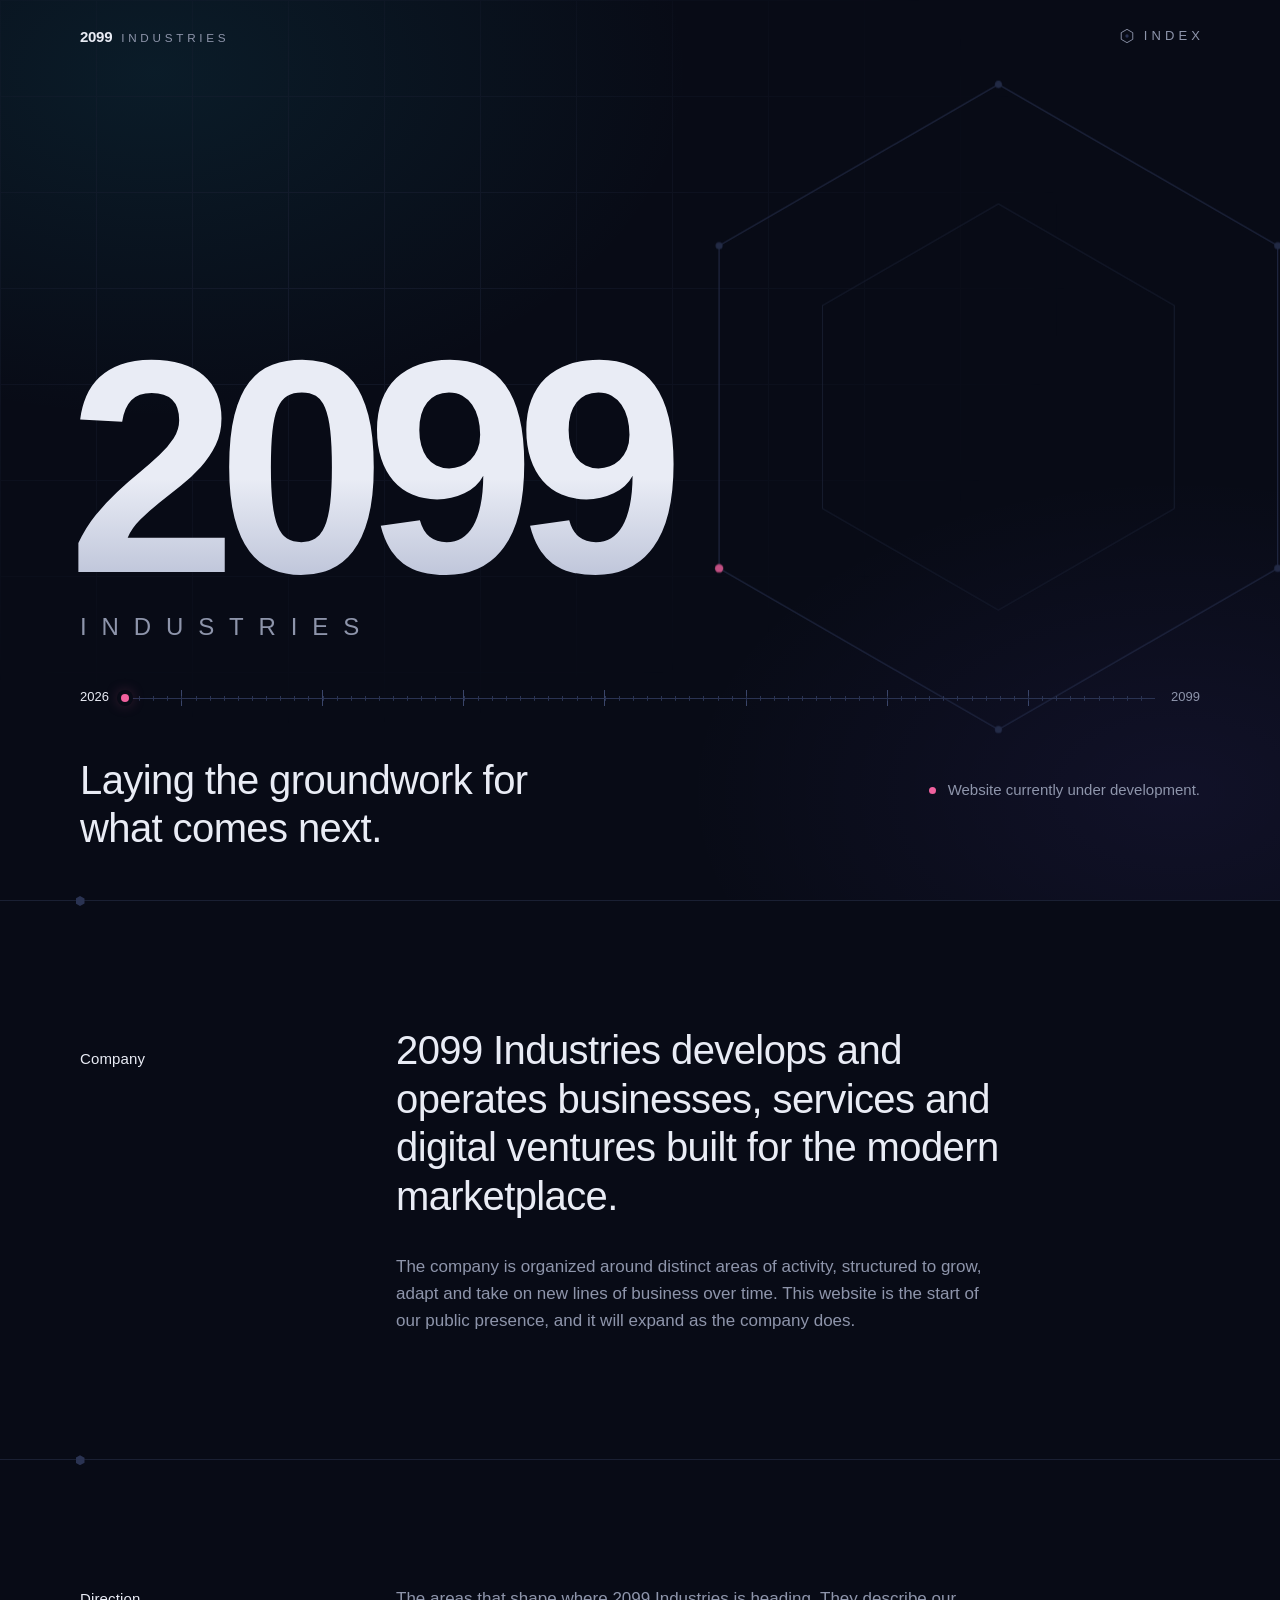
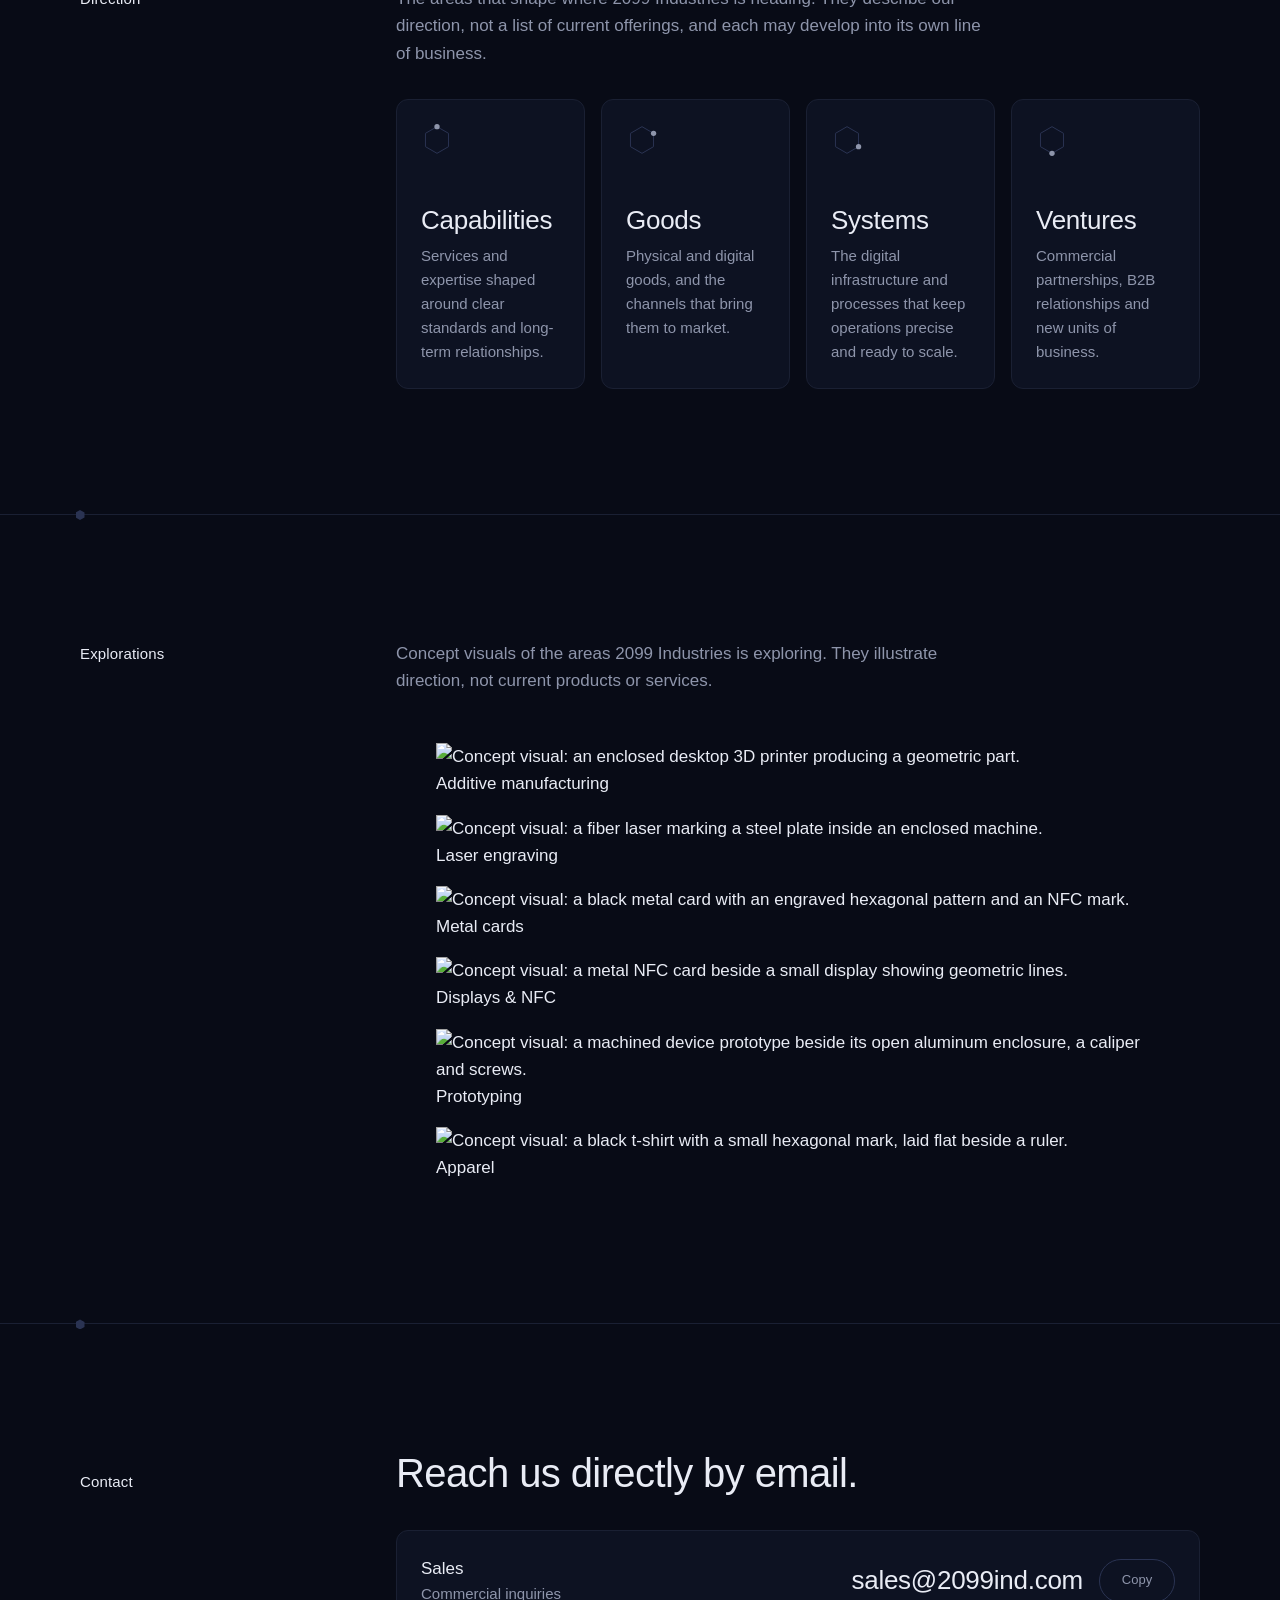
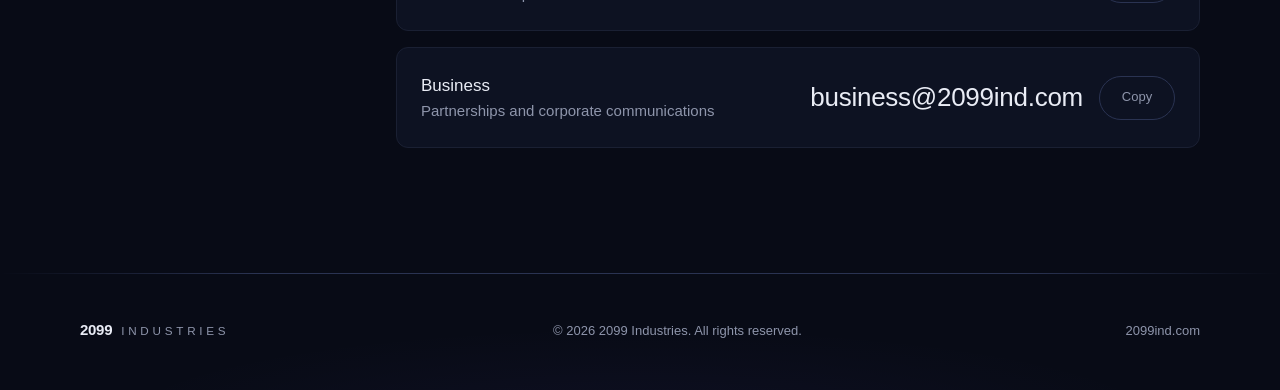
==== index.html @ fb6f6605 "Add index.html" ====
<!doctype html>
<html lang="en">
<head>
  <meta charset="utf-8">
  <meta name="viewport" content="width=device-width, initial-scale=1, viewport-fit=cover">

  <title>2099 Industries — Laying the groundwork for what comes next</title>
  <meta name="description" content="2099 Industries develops and operates businesses, services and digital ventures for the modern marketplace. Our website is currently under development.">
  <link rel="canonical" href="https://2099ind.com/">
  <meta name="theme-color" content="#080b16">
  <meta name="color-scheme" content="dark">

  <!-- Open Graph -->
  <meta property="og:type" content="website">
  <meta property="og:site_name" content="2099 Industries">
  <meta property="og:url" content="https://2099ind.com/">
  <meta property="og:title" content="2099 Industries">
  <meta property="og:description" content="Laying the groundwork for what comes next. Businesses, services and digital ventures for the modern marketplace.">
  <meta property="og:locale" content="en_US">

  <!-- Twitter / X (text-only card until an official image exists) -->
  <meta name="twitter:card" content="summary">
  <meta name="twitter:title" content="2099 Industries">
  <meta name="twitter:description" content="Laying the groundwork for what comes next.">

  <link rel="icon" href="favicon.svg" type="image/svg+xml">
  <link rel="stylesheet" href="styles.css">

  <!-- Flags JS as available before first paint, so reveal styles never flash. -->
  <script>document.documentElement.classList.add('js');</script>
  <script src="script.js" defer></script>

  <script type="application/ld+json">
  {
    "@context": "https://schema.org",
    "@type": "Organization",
    "name": "2099 Industries",
    "url": "https://2099ind.com/",
    "email": "sales@2099ind.com",
    "contactPoint": [
      { "@type": "ContactPoint", "contactType": "sales", "email": "sales@2099ind.com" },
      { "@type": "ContactPoint", "contactType": "business inquiries", "email": "business@2099ind.com" }
    ]
  }
  </script>
</head>

<body>
  <a class="skip-link" href="#main">Skip to content</a>

  <!-- ============ Header ============ -->
  <header class="site-header">
    <div class="container site-header__inner">
      <!-- Temporary typographic wordmark. Replace the inner text with the official logo when available. -->
      <a class="wordmark" href="#top" aria-label="2099 Industries, back to top">
        <span class="wordmark__year">2099</span>
        <span class="wordmark__name">Industries</span>
      </a>

      <nav class="site-nav" aria-label="Primary">
        <!-- INDEX uses the native Popover API: Enter/Space opens, Esc or an outside click closes,
             and focus returns to this button. No JavaScript is needed for open/close. -->
        <button class="index-toggle" type="button" popovertarget="index-panel">
          <svg class="index-toggle__mark" viewBox="0 0 24 24" aria-hidden="true" focusable="false"><polygon points="12,2 20.66,7 20.66,17 12,22 3.34,17 3.34,7"/><circle cx="12" cy="12" r="2.5"/></svg>
          <span class="index-toggle__label">Index</span>
        </button>

        <div class="index-panel" id="index-panel" popover>
          <!--
            Store, Catalog and Offers are reserved entries: plain text, not links, until their pages exist.
            To activate one, replace its <div class="index-item index-item--reserved"> with
            <a class="index-item" href="store/"> and remove the status span.
          -->
          <ol class="index-list" role="list">
            <li>
              <div class="index-item index-item--reserved">
                <span class="index-item__num" aria-hidden="true">01</span>
                <span class="index-item__name">Store</span>
                <span class="index-item__status">In development</span>
              </div>
            </li>
            <li>
              <div class="index-item index-item--reserved">
                <span class="index-item__num" aria-hidden="true">02</span>
                <span class="index-item__name">Catalog</span>
                <span class="index-item__status">In development</span>
              </div>
            </li>
            <li>
              <div class="index-item index-item--reserved">
                <span class="index-item__num" aria-hidden="true">03</span>
                <span class="index-item__name">Offers</span>
                <span class="index-item__status">In development</span>
              </div>
            </li>
            <li>
              <a class="index-item" href="#company">
                <span class="index-item__num" aria-hidden="true">04</span>
                <span class="index-item__name">Company</span>
              </a>
            </li>
            <li>
              <a class="index-item" href="#contact">
                <span class="index-item__num" aria-hidden="true">05</span>
                <span class="index-item__name">Contact</span>
              </a>
            </li>
          </ol>
        </div>
      </nav>
    </div>
  </header>

  <main id="main" tabindex="-1">

    <!-- ============ Hero ============ -->
    <section class="hero" id="top" aria-labelledby="hero-title">
      <!-- Decorative geometry: two concentric hexagons with vertex nodes. Hidden from assistive tech. -->
      <svg class="hero__geometry" viewBox="0 0 600 600" aria-hidden="true" focusable="false">
        <polygon class="geo-line" points="300,30 533.8,165 533.8,435 300,570 66.2,435 66.2,165"/>
        <polygon class="geo-line geo-line--inner" points="300,130 447.2,215 447.2,385 300,470 152.8,385 152.8,215"/>
        <g class="geo-nodes">
          <circle cx="300" cy="30" r="3"/>
          <circle cx="533.8" cy="165" r="3"/>
          <circle cx="533.8" cy="435" r="3"/>
          <circle cx="300" cy="570" r="3"/>
          <circle cx="66.2" cy="165" r="3"/>
          <circle class="geo-node--lit" cx="66.2" cy="435" r="3.5"/>
        </g>
      </svg>

      <div class="container hero__inner">

        <h1 class="hero__title" id="hero-title">
          <span class="hero__year intro" style="--delay: 0ms">2099</span>
          <span class="hero__name intro" style="--delay: 120ms">Industries</span>
        </h1>

        <!-- Signature element: a ruler from today to the year in the name. Decorative. -->
        <div class="horizon intro" style="--delay: 320ms" aria-hidden="true">
          <span class="horizon__label horizon__label--start">2026</span>
          <span class="horizon__track">
            <span class="horizon__rule"></span>
            <span class="horizon__marker"></span>
          </span>
          <span class="horizon__label horizon__label--end">2099</span>
        </div>

        <div class="hero__footer">
          <p class="hero__lead intro" style="--delay: 480ms">Laying the groundwork for what comes next.</p>

          <p class="status intro" style="--delay: 620ms">
            <span class="status__dot" aria-hidden="true"></span>
            Website currently under development.
          </p>
        </div>

      </div>
    </section>

    <!-- ============ Company ============ -->
    <section class="section" id="company" aria-labelledby="company-title">
      <div class="container section__grid" data-reveal>
        <h2 class="section__title" id="company-title">Company</h2>

        <div class="section__body">
          <p class="statement">
            2099 Industries develops and operates businesses, services and digital ventures built for the modern marketplace.
          </p>
          <p class="prose">
            The company is organized around distinct areas of activity, structured to grow, adapt and take on new lines of business over time. This website is the start of our public presence, and it will expand as the company does.
          </p>
        </div>
      </div>
    </section>

    <!-- ============ Direction / areas of focus ============ -->
    <section class="section" id="direction" aria-labelledby="direction-title">
      <div class="container section__grid" data-reveal>
        <h2 class="section__title" id="direction-title">Direction</h2>

        <div class="section__body">
          <p class="prose">
            The areas that shape where 2099 Industries is heading. They describe our direction, not a list of current offerings, and each may develop into its own line of business.
          </p>

          <!-- To add an area: copy one <li> block. Adjust the column count in styles.css (§7) if needed. -->
          <ul class="areas" role="list">
            <li class="area">
              <svg class="area__mark" viewBox="0 0 24 24" aria-hidden="true" focusable="false"><polygon points="12,2 20.66,7 20.66,17 12,22 3.34,17 3.34,7"/><circle cx="12" cy="2" r="2"/></svg>
              <h3 class="area__title">Capabilities</h3>
              <p class="area__text">Services and expertise shaped around clear standards and long-term relationships.</p>
            </li>
            <li class="area">
              <svg class="area__mark" viewBox="0 0 24 24" aria-hidden="true" focusable="false"><polygon points="12,2 20.66,7 20.66,17 12,22 3.34,17 3.34,7"/><circle cx="20.66" cy="7" r="2"/></svg>
              <h3 class="area__title">Goods</h3>
              <p class="area__text">Physical and digital goods, and the channels that bring them to market.</p>
            </li>
            <li class="area">
              <svg class="area__mark" viewBox="0 0 24 24" aria-hidden="true" focusable="false"><polygon points="12,2 20.66,7 20.66,17 12,22 3.34,17 3.34,7"/><circle cx="20.66" cy="17" r="2"/></svg>
              <h3 class="area__title">Systems</h3>
              <p class="area__text">The digital infrastructure and processes that keep operations precise and ready to scale.</p>
            </li>
            <li class="area">
              <svg class="area__mark" viewBox="0 0 24 24" aria-hidden="true" focusable="false"><polygon points="12,2 20.66,7 20.66,17 12,22 3.34,17 3.34,7"/><circle cx="12" cy="22" r="2"/></svg>
              <h3 class="area__title">Ventures</h3>
              <p class="area__text">Commercial partnerships, B2B relationships and new units of business.</p>
            </li>
          </ul>
        </div>
      </div>
    </section>

    <!-- ============ Explorations ============ -->
    <!-- Concept visuals, not products. To add one: export 640 and 960 px WebP (4:3) to
         assets/explorations/ following the 2099_{cat}_{family}_{subject}_4x3_{width} name, then copy one <li>. -->
    <section class="section" id="explorations" aria-labelledby="explorations-title">
      <div class="container section__grid" data-reveal>
        <h2 class="section__title" id="explorations-title">Explorations</h2>

        <div class="section__body">
          <p class="prose">
            Concept visuals of the areas 2099 Industries is exploring. They illustrate direction, not current products or services.
          </p>

          <ul class="explorations" role="list">
            <li class="exploration">
              <figure>
                <img src="assets/explorations/2099_p3d_a_desktop-printer_4x3_640.webp"
                     srcset="assets/explorations/2099_p3d_a_desktop-printer_4x3_640.webp 640w, assets/explorations/2099_p3d_a_desktop-printer_4x3_960.webp 960w"
                     sizes="(min-width: 64rem) 300px, (min-width: 40rem) 45vw, 78vw"
                     width="960" height="720" loading="lazy" decoding="async"
                     alt="Concept visual: an enclosed desktop 3D printer producing a geometric part.">
                <figcaption>Additive manufacturing</figcaption>
              </figure>
            </li>
            <li class="exploration">
              <figure>
                <img src="assets/explorations/2099_lsr_a_fiber-laser_4x3_640.webp"
                     srcset="assets/explorations/2099_lsr_a_fiber-laser_4x3_640.webp 640w, assets/explorations/2099_lsr_a_fiber-laser_4x3_960.webp 960w"
                     sizes="(min-width: 64rem) 300px, (min-width: 40rem) 45vw, 78vw"
                     width="960" height="720" loading="lazy" decoding="async"
                     alt="Concept visual: a fiber laser marking a steel plate inside an enclosed machine.">
                <figcaption>Laser engraving</figcaption>
              </figure>
            </li>
            <li class="exploration">
              <figure>
                <img src="assets/explorations/2099_crd_a_metal-card_4x3_640.webp"
                     srcset="assets/explorations/2099_crd_a_metal-card_4x3_640.webp 640w, assets/explorations/2099_crd_a_metal-card_4x3_960.webp 960w"
                     sizes="(min-width: 64rem) 300px, (min-width: 40rem) 45vw, 78vw"
                     width="960" height="720" loading="lazy" decoding="async"
                     alt="Concept visual: a black metal card with an engraved hexagonal pattern and an NFC mark.">
                <figcaption>Metal cards</figcaption>
              </figure>
            </li>
            <li class="exploration">
              <figure>
                <img src="assets/explorations/2099_dsp_a_card-display_4x3_640.webp"
                     srcset="assets/explorations/2099_dsp_a_card-display_4x3_640.webp 640w, assets/explorations/2099_dsp_a_card-display_4x3_960.webp 960w"
                     sizes="(min-width: 64rem) 300px, (min-width: 40rem) 45vw, 78vw"
                     width="960" height="720" loading="lazy" decoding="async"
                     alt="Concept visual: a metal NFC card beside a small display showing geometric lines.">
                <figcaption>Displays &amp; NFC</figcaption>
              </figure>
            </li>
            <li class="exploration">
              <figure>
                <img src="assets/explorations/2099_fut_a_prototype_4x3_640.webp"
                     srcset="assets/explorations/2099_fut_a_prototype_4x3_640.webp 640w, assets/explorations/2099_fut_a_prototype_4x3_960.webp 960w"
                     sizes="(min-width: 64rem) 300px, (min-width: 40rem) 45vw, 78vw"
                     width="960" height="720" loading="lazy" decoding="async"
                     alt="Concept visual: a machined device prototype beside its open aluminum enclosure, a caliper and screws.">
                <figcaption>Prototyping</figcaption>
              </figure>
            </li>
            <li class="exploration">
              <figure>
                <img src="assets/explorations/2099_txt_a_black-shirt_4x3_640.webp"
                     srcset="assets/explorations/2099_txt_a_black-shirt_4x3_640.webp 640w, assets/explorations/2099_txt_a_black-shirt_4x3_960.webp 960w"
                     sizes="(min-width: 64rem) 300px, (min-width: 40rem) 45vw, 78vw"
                     width="960" height="720" loading="lazy" decoding="async"
                     alt="Concept visual: a black t-shirt with a small hexagonal mark, laid flat beside a ruler.">
                <figcaption>Apparel</figcaption>
              </figure>
            </li>
          </ul>
        </div>
      </div>
    </section>

    <!-- ============ Contact ============ -->
    <section class="section section--contact" id="contact" aria-labelledby="contact-title">
      <div class="container section__grid" data-reveal>
        <h2 class="section__title" id="contact-title">Contact</h2>

        <div class="section__body">
          <p class="statement">Reach us directly by email.</p>

          <!--
            To add an address (e.g. support@ or orders@), copy one <li> block
            and update the label, description, href, link text, data-copy and aria-label.
          -->
          <ul class="contacts" role="list">
            <li class="contact">
              <div class="contact__meta">
                <h3 class="contact__label">Sales</h3>
                <p class="contact__text">Commercial inquiries</p>
              </div>
              <div class="contact__actions">
                <a class="contact__email" href="mailto:sales@2099ind.com">sales@2099ind.com</a>
                <button class="copy-btn" type="button" data-copy="sales@2099ind.com" aria-label="Copy sales email address" hidden>Copy</button>
              </div>
            </li>
            <li class="contact">
              <div class="contact__meta">
                <h3 class="contact__label">Business</h3>
                <p class="contact__text">Partnerships and corporate communications</p>
              </div>
              <div class="contact__actions">
                <a class="contact__email" href="mailto:business@2099ind.com">business@2099ind.com</a>
                <button class="copy-btn" type="button" data-copy="business@2099ind.com" aria-label="Copy business email address" hidden>Copy</button>
              </div>
            </li>
          </ul>

          <!-- Screen-reader announcement for copy actions -->
          <p class="visually-hidden" role="status" aria-live="polite" data-copy-status></p>
        </div>
      </div>
    </section>

    <!-- Back to top: shown by script.js only after the hero has left the screen.
         Sticky inside <main>, so it never overlaps the footer. -->
    <div class="to-top-rail">
      <a class="to-top" href="#top" aria-label="Back to top" data-to-top hidden><span aria-hidden="true">↑</span> Top</a>
    </div>

  </main>

  <!-- ============ Footer ============ -->
  <footer class="site-footer">
    <div class="container site-footer__inner">
      <p class="wordmark wordmark--footer">
        <span class="wordmark__year">2099</span>
        <span class="wordmark__name">Industries</span>
      </p>
      <p class="site-footer__legal">© 2026 2099 Industries. All rights reserved.</p>
      <p class="site-footer__domain">2099ind.com</p>
    </div>
  </footer>
</body>
</html>
---- styles.css ----
/* ==========================================================================
   2099 Industries — styles.css
   1. Tokens   2. Base   3. Layout   4. Header   5. Hero
   6. Sections 7. Areas  8. Contact  9. Footer   10. Motion
   ========================================================================== */

/* 1. Tokens ---------------------------------------------------------------
   Change the palette here; nothing below hard-codes a color.
   Contrast ratios are measured against --color-bg. */
:root {
  /* Base */
  --color-bg: #080b16;          /* night blue */
  --color-surface: #0d1222;     /* raised surface (cards, rows) */
  --color-surface-2: #111831;   /* surface on hover */
  --color-text: #e9ecf5;        /* cool white       (16.6:1) */
  --color-muted: #8e95ab;       /* blue-grey        (6.3:1)  */
  --color-line: #1a2033;        /* hairlines, decorative only */
  --color-line-strong: #2a3352;

  /* Accent: magenta, for small details only — never blocks or body text */
  --color-accent: #f0619e;      /* (6.4:1) */
  --color-accent-soft: rgb(240 97 158 / 0.35);

  /* Light: used only in the ruler sweep, card accent line and atmosphere */
  --color-violet: #7b5cff;
  --color-blue: #3d7bff;
  --color-teal: #1b8ea6;

  /* Type: system stack only, no web-font requests */
  --font-sans: "Helvetica Neue", Helvetica, -apple-system, BlinkMacSystemFont,
               "Segoe UI", Roboto, Arial, sans-serif;

  --text-xs: 0.8125rem;
  --text-sm: 0.9375rem;
  --text-base: 1.0625rem;
  --text-lg: clamp(1.25rem, 1.05rem + 0.9vw, 1.625rem);
  --text-xl: clamp(1.5rem, 1.1rem + 1.8vw, 2.5rem);
  --text-display: clamp(5.5rem, 3rem + 20vw, 20.5rem); /* Cap reached at approximately 1400px. */

  /* Space (8px rhythm) */
  --space-1: 0.5rem;
  --space-2: 1rem;
  --space-3: 1.5rem;
  --space-4: 2rem;
  --space-5: 3rem;
  --space-6: 4.5rem;
  --space-section: clamp(5rem, 3rem + 6vw, 8rem);

  /* Shape */
  --radius-card: 12px;
  --radius-pill: 999px;
  --hex: polygon(50% 0, 100% 25%, 100% 75%, 50% 100%, 0 75%, 0 25%);

  /* Layout */
  --container: 76rem;
  --gutter: clamp(1.25rem, 0.75rem + 3vw, 3rem);
  --header-h: 4.5rem;
  --tap: 2.75rem;               /* 44px minimum touch target */

  /* Motion: slow and soft */
  --ease: cubic-bezier(0.22, 1, 0.36, 1);
  --dur: 1000ms;
}

/* 2. Base ---------------------------------------------------------------- */
*,
*::before,
*::after { box-sizing: border-box; }

html {
  -webkit-text-size-adjust: 100%;
  text-size-adjust: 100%;
  scroll-behavior: smooth;
  scroll-padding-top: env(safe-area-inset-top, 0px);
  background: var(--color-bg);
}

body {
  margin: 0;
  min-height: 100vh;
  background: var(--color-bg);
  color: var(--color-text);
  font-family: var(--font-sans);
  font-size: var(--text-base);
  line-height: 1.6;
  font-feature-settings: "lnum", "tnum";
  -webkit-font-smoothing: antialiased;
  -moz-osx-font-smoothing: grayscale;
  overflow-x: clip;
  padding-bottom: env(safe-area-inset-bottom, 0px);
}

h1, h2, h3, p, ul { margin: 0; }
ul[role="list"],
ol[role="list"] { list-style: none; padding: 0; margin: 0; }

a { color: inherit; text-decoration: none; }

::selection { background: var(--color-accent); color: var(--color-bg); }

:focus-visible {
  outline: 2px solid var(--color-accent);
  outline-offset: 4px;
  border-radius: 2px;
}

main:focus,
.section:focus { outline: none; } /* programmatic focus targets, not controls */

.visually-hidden {
  position: absolute;
  width: 1px; height: 1px;
  margin: -1px; padding: 0;
  overflow: hidden;
  clip: rect(0 0 0 0);
  white-space: nowrap;
  border: 0;
}

.skip-link {
  position: absolute;
  top: calc(env(safe-area-inset-top, 0px) + var(--space-2));
  left: var(--gutter);
  z-index: 10;
  display: inline-flex;
  align-items: center;
  min-height: var(--tap);
  padding: 0 var(--space-2);
  background: var(--color-text);
  color: var(--color-bg);
  font-size: var(--text-sm);
  transform: translateY(-200%);
}
.skip-link:focus { transform: none; }

/* 3. Layout -------------------------------------------------------------- */
.container {
  width: 100%;
  max-width: var(--container);
  margin-inline: auto;
  padding-inline: max(var(--gutter), env(safe-area-inset-left, 0px))
                  max(var(--gutter), env(safe-area-inset-right, 0px));
}

/* 4. Header -------------------------------------------------------------- */
.site-header {
  position: absolute;
  inset: 0 0 auto;
  z-index: 5;
  padding-top: env(safe-area-inset-top, 0px);
}

.site-header__inner {
  display: flex;
  align-items: center;
  justify-content: space-between;
  gap: var(--space-3);
  min-height: var(--header-h);
}

/* Wordmark: placeholder for the future logo, same footprint either way. */
.wordmark {
  display: inline-flex;
  align-items: baseline;
  gap: 0.6em;
  font-size: var(--text-sm);
  line-height: 1;
  white-space: nowrap;
}
.wordmark__year { font-weight: 700; letter-spacing: -0.02em; }
.wordmark__name {
  font-size: 0.78em;
  font-weight: 500;
  letter-spacing: 0.32em;
  text-transform: uppercase;
  color: var(--color-muted);
  transition: color 300ms ease;
}
a.wordmark { padding-block: calc((var(--tap) - 1em) / 2); } /* exactly 44px tap height */
a.wordmark:hover .wordmark__name { color: var(--color-text); }

/* INDEX toggle: the single visible navigation control */
.index-toggle {
  position: relative;
  display: inline-flex;
  align-items: center;
  gap: 0.7em;
  min-height: var(--tap);
  margin-right: -0.25rem;          /* optical: aligns the label with the container edge */
  padding: 0 0.25rem;
  border: 0;
  background: none;
  color: var(--color-muted);
  font: inherit;
  font-size: var(--text-xs);
  font-weight: 500;
  letter-spacing: 0.32em;          /* same tracking as the wordmark name */
  text-transform: uppercase;
  cursor: pointer;
  transition: color 300ms ease;
}
.index-toggle__label { margin-right: -0.32em; } /* cancels trailing tracking */

/* Hairline under the label, same language as the email links */
.index-toggle::after {
  content: "";
  position: absolute;
  left: calc(1rem + 0.7em + 0.25rem);
  right: 0.25rem;
  bottom: 0.7rem;
  height: 1px;
  background: var(--color-text);
  transform: scaleX(0);
  transform-origin: left;
  transition: transform 500ms var(--ease);
}

.index-toggle__mark {
  width: 1rem;
  height: 1rem;
  flex: none;
  overflow: visible;
  transition: transform 200ms ease;
}
.index-toggle:active .index-toggle__mark { transform: scale(0.9); }
.index-toggle__mark polygon {
  fill: none;
  stroke: currentColor;
  stroke-width: 1.4;
}
.index-toggle__mark circle {
  fill: var(--color-line-strong);
  transition: fill 300ms ease;
}

@media (hover: hover) {
  .index-toggle:hover { color: var(--color-text); }
  .index-toggle:hover::after { transform: scaleX(1); }
}
.index-toggle:focus-visible::after { transform: scaleX(1); }

/* Open state: label brightens, the node inside the hexagon lights up */
.site-nav:has(.index-panel:popover-open) .index-toggle { color: var(--color-text); }
.site-nav:has(.index-panel:popover-open) .index-toggle__mark circle { fill: var(--color-accent); }

/* INDEX panel: a quiet sheet aligned under the toggle. Hidden by default; only
   browsers with the Popover API can open it (see fallback below). */
.index-panel {
  display: none;
  position: fixed;
  inset: auto;
  top: calc(env(safe-area-inset-top, 0px) + var(--header-h));
  right: calc(max(0px, (100% - var(--container)) / 2) + var(--gutter));
  width: min(23rem, calc(100% - 2 * var(--gutter)));
  max-height: calc(100% - var(--header-h) - env(safe-area-inset-top, 0px) - var(--space-3));
  margin: 0;
  padding: var(--space-1) var(--space-3);
  overflow: auto;
  background: var(--color-surface);
  color: var(--color-text);
  border: 1px solid var(--color-line-strong);
  border-radius: var(--radius-card);
}
.index-panel:popover-open { display: block; }
.index-panel::backdrop { background: transparent; }

.index-list > li + li { border-top: 1px solid var(--color-line); }

.index-item {
  position: relative;
  display: grid;
  grid-template-columns: 2.25rem 1fr auto;
  align-items: center;
  gap: var(--space-2);
  min-height: 3.25rem;
  font-size: var(--text-sm);
}

.index-item__num {
  font-size: var(--text-xs);
  color: var(--color-muted);
}

.index-item__name {
  font-weight: 500;
  letter-spacing: 0.16em;
  text-transform: uppercase;
}

.index-item__status {
  font-size: var(--text-xs);
  color: var(--color-muted);
}

/* Reserved entries (not yet live): present, but clearly inactive */
.index-item--reserved .index-item__name { color: var(--color-muted); }

/* Live entries: a hairline draws under the name on hover/focus */
a.index-item .index-item__name {
  justify-self: start;
  background: linear-gradient(var(--color-text), var(--color-text)) left 100% / 0% 1px no-repeat;
  transition: background-size 500ms var(--ease);
}
a.index-item:focus-visible .index-item__name { background-size: 100% 1px; }
@media (hover: hover) {
  a.index-item:hover .index-item__name { background-size: 100% 1px; }
}
a.index-item:focus-visible { outline-offset: 2px; }

/* Section currently on screen: number brightens, a node appears in the empty status column */
a.index-item[aria-current] .index-item__num { color: var(--color-text); }
a.index-item[aria-current]::after {
  content: "";
  justify-self: end;
  width: 0.375rem;
  height: 0.375rem;
  border-radius: 50%;
  background: var(--color-accent);
}

/* Without the Popover API the toggle would do nothing, so it is not shown.
   Every section stays reachable by scrolling. */
@supports not selector(:popover-open) {
  .index-toggle { display: none; }
}

/* 5. Hero ---------------------------------------------------------------- */
.hero {
  position: relative;
  display: flex;
  min-height: 100vh;
  min-height: 100svh;
  padding-top: calc(var(--header-h) + env(safe-area-inset-top, 0px));
  padding-bottom: clamp(3rem, 6vw - 3rem, 4.5rem);
  overflow: hidden;
  isolation: isolate;
}

/* Atmosphere: petrol haze upper left, faint violet low right, both fading
   into the page. Very low opacity on purpose. */
.hero::after {
  content: "";
  position: absolute;
  inset: 0;
  z-index: -3;
  background:
    radial-gradient(ellipse 60% 55% at 12% 8%, rgb(27 142 166 / 0.13), transparent 70%),
    radial-gradient(ellipse 55% 50% at 92% 88%, rgb(123 92 255 / 0.08), transparent 70%),
    linear-gradient(to bottom, transparent 70%, var(--color-bg));
}

/* Drafting grid, fading out from the upper left. */
.hero::before {
  content: "";
  position: absolute;
  inset: 0;
  z-index: -2;
  background-image:
    linear-gradient(to right, var(--color-line) 1px, transparent 1px),
    linear-gradient(to bottom, var(--color-line) 1px, transparent 1px);
  background-size: 6rem 6rem;
  opacity: 0.7;
  -webkit-mask-image: radial-gradient(ellipse 75% 65% at 25% 30%, #000 0%, transparent 78%);
  mask-image: radial-gradient(ellipse 75% 65% at 25% 30%, #000 0%, transparent 78%);
}

/* Concentric hexagons: draw in once, then stay still. */
.hero__geometry {
  position: absolute;
  z-index: -1;
  top: 50%;
  /* Anchored to the container's right edge, so it stays with the content on wide screens */
  right: max(calc(max(0px, (100% - var(--container)) / 2) - 16rem), -6vw);
  width: min(48rem, 56vw);
  height: auto;
  transform: translateY(-56%);
  overflow: visible;
  opacity: 0.8;
  pointer-events: none;
}

/* Large desktop: reduce geometry to match the capped numerals. */
@media (min-width: 100rem) {
  .hero__geometry {
    width: 43rem;
  }
}

/* Trace uses each hexagon's real perimeter (6 × radius in viewBox units),
   which every browser handles consistently. */
.geo-line {
  --len: 1620;                 /* outer: 6 × 270 */
  fill: none;
  stroke: var(--color-line-strong);
  stroke-width: 0.9;
  stroke-dasharray: var(--len);
}
.geo-line--inner {
  --len: 1020;                 /* inner: 6 × 170 */
  stroke: var(--color-line);
}

.geo-nodes circle { fill: var(--color-line-strong); }
.geo-nodes .geo-node--lit { fill: var(--color-accent); }

/* Narrow phones: the lit node falls behind the numerals, so it reverts to a
   neutral node rather than moving the geometry. The 2099 takes priority. */
@media (max-width: 24rem) {
  .geo-nodes .geo-node--lit { fill: var(--color-line-strong); }
}

/* Portrait screens: hang from the header instead of centering on a tall hero */
@media (orientation: portrait) {
  .hero__geometry {
    top: 4.5rem;
    transform: none;
  }
}

@media (max-width: 48rem) {
  .hero__geometry {
    top: 4.5rem;
    right: -38vw;
    width: min(105vw, 40rem);
    transform: none;
    opacity: 0.6;
  }
}

.hero__inner {
  display: flex;
  flex-direction: column;
  justify-content: flex-end;
  gap: var(--space-5);
}

.hero__title {
  display: flex;
  flex-direction: column;
  font-weight: 700;
  line-height: 1;
  /* Very slight scroll drift, driven by script.js */
  transform: translate3d(0, var(--drift, 0px), 0);
}

.hero__year {
  font-size: var(--text-display);
  line-height: 0.82;
  letter-spacing: -0.065em;
  margin-left: -0.04em; /* optical alignment of the "2" */
  color: var(--color-text); /* fallback: solid numerals */
}

/* Barely-there tonal shift from top to bottom gives the numerals depth.
   Applied only where text clipping is supported, so the fallback above stays visible. */
@supports ((-webkit-background-clip: text) or (background-clip: text)) {
  .hero__year {
    background: linear-gradient(to bottom, var(--color-text) 55%, #b9c0d6);
    -webkit-background-clip: text;
    background-clip: text;
    -webkit-text-fill-color: transparent;
  }
}

.hero__name {
  margin-top: var(--space-3);
  font-size: clamp(0.9rem, 0.7rem + 1.2vw, 1.5rem);
  font-weight: 500;
  letter-spacing: 0.62em;
  text-transform: uppercase;
  color: var(--color-muted);
}

/* Horizon ruler: 2026 → 2099, one tick per year (73 intervals),
   taller ticks on each decade (2030 … 2090). */
.horizon {
  display: grid;
  grid-template-columns: auto 1fr auto;
  align-items: center;
  gap: var(--space-2);
  font-size: var(--text-xs);
  color: var(--color-muted);
}
.horizon__label--start { color: var(--color-text); }

.horizon__track {
  position: relative;
  height: 1rem;
}

/* Year ticks + baseline */
.horizon__rule {
  position: absolute;
  inset: 0;
  background:
    linear-gradient(var(--color-line-strong), var(--color-line-strong)) left 50% / 100% 1px no-repeat,
    repeating-linear-gradient(to right, var(--color-line-strong) 0 1px, transparent 1px calc(100% / 73)) left 50% / 100% 30% no-repeat;
  transform-origin: left center;
}

/* On narrow screens yearly ticks become noise: keep baseline + decades only */
@media (max-width: 34rem) {
  .horizon__rule {
    background: linear-gradient(var(--color-line-strong), var(--color-line-strong)) left 50% / 100% 1px no-repeat;
  }
}

/* Decade ticks: start at 2030 (4/73 along), repeat every 10 years */
.horizon__track::before {
  content: "";
  position: absolute;
  top: 0;
  bottom: 0;
  left: calc(100% * 4 / 73);
  right: 0;
  background: repeating-linear-gradient(to right, #3a4569 0 1px, transparent 1px calc(100% * 10 / 69));
  transform-origin: left center;
}

/* One-time light sweep along the ruler (violet → blue), then gone. */
.horizon__track::after {
  content: "";
  position: absolute;
  top: 50%;
  left: 0;
  width: 22%;
  height: 1px;
  margin-top: -0.5px;
  background: linear-gradient(to right, transparent, var(--color-violet), var(--color-blue), transparent);
  box-shadow: 0 0 6px rgb(91 108 255 / 0.25);
  opacity: 0;
  pointer-events: none;
}

.horizon__marker {
  position: absolute;
  top: 50%;
  left: 0;
  width: 0.5rem;
  height: 0.5rem;
  border-radius: 50%;
  background: var(--color-accent);
  box-shadow: 0 0 0 4px var(--color-bg), 0 0 14px 2px var(--color-accent-soft);
  transform: translate(-50%, -50%);
}

.hero__footer {
  display: flex;
  flex-wrap: wrap;
  align-items: baseline;
  justify-content: space-between;
  gap: var(--space-3) var(--space-5);
}

.hero__lead {
  max-width: 22ch;
  font-size: var(--text-xl);
  font-weight: 500;
  line-height: 1.2;
  letter-spacing: -0.015em;
}

.status {
  display: inline-flex;
  align-items: center;
  gap: 0.75em;
  font-size: var(--text-sm);
  color: var(--color-muted);
}
.status__dot {
  flex: none;
  width: 0.45rem;
  height: 0.45rem;
  border-radius: 50%;
  background: var(--color-accent);
}

/* 6. Sections ------------------------------------------------------------ */
.section {
  position: relative;
  padding-block: var(--space-section);
  border-top: 1px solid var(--color-line);
}

/* Small hexagonal node where the divider meets the label column. */
.section::before {
  content: "";
  position: absolute;
  top: -5px;
  left: calc(max(0px, (100% - var(--container)) / 2) + var(--gutter) - 4.5px);
  width: 9px;
  height: 10px;
  background: var(--color-line-strong);
  clip-path: var(--hex);
}

.section__grid {
  display: grid;
  gap: var(--space-4);
}

@media (min-width: 56rem) {
  .section__grid {
    grid-template-columns: minmax(10rem, 1fr) 3fr;
    gap: var(--space-5);
    align-items: baseline; /* label sits on the first line of its content */
  }
}

.section__title {
  font-size: var(--text-sm);
  font-weight: 500;
  color: var(--color-text);
  letter-spacing: 0.01em;
}

.section__body {
  display: grid;
  gap: var(--space-4);
  min-width: 0;
}

.statement {
  max-width: 28ch;
  font-size: var(--text-xl);
  font-weight: 500;
  line-height: 1.22;
  letter-spacing: -0.015em;
}

.prose {
  max-width: 62ch;
  color: var(--color-muted);
}

/* 7. Areas --------------------------------------------------------------- */
.areas {
  display: grid;
  grid-template-columns: 1fr;
  gap: var(--space-2);
  margin-top: var(--space-2);
}

/* 1 column → 2 → 4 */
@media (min-width: 40rem) {
  .areas { grid-template-columns: repeat(2, 1fr); }
}
@media (min-width: 64rem) {
  .areas { grid-template-columns: repeat(4, 1fr); }
}

/* Mark → space → title → text, aligned from the top so titles line up
   across a row regardless of description length. */
.area {
  position: relative;
  display: flex;
  flex-direction: column;
  justify-content: flex-start;
  min-height: 13.5rem;
  padding: var(--space-3);
  background: var(--color-surface);
  border: 1px solid var(--color-line);
  border-radius: var(--radius-card);
  overflow: hidden;
  transition: background-color 500ms var(--ease), border-color 500ms var(--ease), transform 500ms var(--ease);
}

/* Accent line that draws across the top edge on hover */
.area::before {
  content: "";
  position: absolute;
  top: 0;
  left: var(--radius-card);
  right: var(--radius-card);
  height: 1px;
  background: linear-gradient(to right, var(--color-accent), var(--color-violet) 60%, transparent);
  transform: scaleX(0);
  transform-origin: left;
  transition: transform 500ms var(--ease);
}

.area__mark {
  width: 2rem;
  height: 2rem;
  flex: none;
  overflow: visible;
  transform-origin: left center;
  transition: transform 500ms var(--ease);
}
.area__mark polygon {
  fill: none;
  stroke: var(--color-line-strong);
  stroke-width: 1;
  vector-effect: non-scaling-stroke;
  transition: stroke 500ms var(--ease);
}
.area__mark circle {
  fill: var(--color-muted);
  transition: fill 500ms var(--ease);
}

.area__title {
  margin-top: var(--space-5);
  font-size: var(--text-lg);
  font-weight: 500;
  letter-spacing: -0.01em;
  line-height: 1.25;
}

.area__text {
  margin-top: var(--space-1);
  font-size: var(--text-sm);
  color: var(--color-muted);
}

@media (hover: hover) {
  .area:hover {
    background: var(--color-surface-2);
    border-color: var(--color-line-strong);
    transform: translateY(-2px);
  }
  .area:hover .area__mark { transform: scale(1.08); }
  .area:hover::before { transform: scaleX(1); }
  .area:hover .area__mark polygon { stroke: #4a5680; }
  .area:hover .area__mark circle { fill: var(--color-accent); }
}

@media (max-width: 39.99rem) {
  .area { min-height: 0; }
  .area__title { margin-top: var(--space-3); }
}

/* 8. Contact ------------------------------------------------------------- */
.contacts {
  display: grid;
  gap: var(--space-2);
}

.contact {
  display: flex;
  flex-wrap: wrap;
  align-items: center;
  justify-content: space-between;
  gap: var(--space-2) var(--space-4);
  padding: var(--space-3);
  background: var(--color-surface);
  border: 1px solid var(--color-line);
  border-radius: var(--radius-card);
  transition: border-color 500ms var(--ease);
}
.contact:hover,
.contact:focus-within { border-color: var(--color-line-strong); }

.contact__label {
  font-size: var(--text-base);
  font-weight: 500;
}

.contact__text {
  font-size: var(--text-sm);
  color: var(--color-muted);
}

.contact__actions {
  display: flex;
  align-items: center;
  gap: var(--space-2);
  min-width: 0;
}

.contact__email {
  display: inline-flex;
  align-items: center;
  min-height: var(--tap);
  font-size: var(--text-lg);
  letter-spacing: -0.01em;
  overflow-wrap: anywhere;
  /* Underline that grows from the left on hover/focus */
  background: linear-gradient(to right, var(--color-accent), var(--color-violet)) left 85% / 0% 1px no-repeat;
  transition: background-size 500ms var(--ease);
}
.contact__email:hover,
.contact__email:focus-visible { background-size: 100% 1px; }

.copy-btn {
  flex: none;
  min-width: 4.75rem;
  min-height: var(--tap);
  padding: 0 var(--space-2);
  border: 1px solid var(--color-line-strong);
  border-radius: var(--radius-pill);
  background: transparent;
  color: var(--color-muted);
  font: inherit;
  font-size: var(--text-xs);
  cursor: pointer;
  transition: border-color 300ms ease, color 300ms ease, box-shadow 300ms ease, transform 200ms ease;
}
.copy-btn:hover {
  border-color: var(--color-accent-soft);
  color: var(--color-text);
  box-shadow: 0 0 0 3px rgb(240 97 158 / 0.08);
}
.copy-btn:active { transform: scale(0.97); }
.copy-btn.is-copied {
  border-color: var(--color-accent);
  color: var(--color-text);
  animation: confirm 500ms ease;
}

@media (max-width: 34rem) {
  .contact { padding: var(--space-2) var(--space-3); }
  .contact__actions { width: 100%; justify-content: space-between; }
  .contact__email { overflow-wrap: break-word; } /* never split an address mid-word */
}

/* Below 400px the longer address no longer fits beside Copy: stack both rows the same way */
@media (max-width: 25rem) {
  .contact__actions { flex-direction: column; align-items: flex-start; gap: var(--space-1); }
}

/* Back to top: a zero-height sticky rail at the end of <main>. It rides the
   bottom of the viewport and stops above the footer on its own. */
.to-top-rail {
  position: sticky;
  bottom: 0;
  height: 0;
  z-index: 4;
}

.to-top {
  position: absolute;
  right: calc(max(0px, (100% - var(--container)) / 2) + var(--gutter));
  bottom: calc(var(--space-3) + env(safe-area-inset-bottom, 0px));
  display: inline-flex;
  align-items: center;
  gap: 0.6em;
  min-height: var(--tap);
  padding: 0 1.1rem 0 1rem;
  border: 1px solid var(--color-line-strong);
  border-radius: var(--radius-pill);
  background: var(--color-bg);
  color: var(--color-muted);
  font-size: var(--text-xs);
  font-weight: 500;
  letter-spacing: 0.32em;            /* same tracking as INDEX */
  text-transform: uppercase;
  opacity: 0;
  visibility: hidden;
  transform: translateY(0.5rem);
  transition: opacity 500ms var(--ease), transform 500ms var(--ease), visibility 0s linear 500ms,
              color 300ms ease, border-color 300ms ease;
}
.to-top.is-shown {
  opacity: 1;
  visibility: visible;
  transform: none;
  transition: opacity 500ms var(--ease), transform 500ms var(--ease), visibility 0s,
              color 300ms ease, border-color 300ms ease;
}
.to-top:focus-visible { color: var(--color-text); }
.to-top:active { transform: scale(0.97); }

@media (hover: hover) {
  .to-top:hover { color: var(--color-text); border-color: var(--color-accent-soft); }
}

/* 9. Footer -------------------------------------------------------------- */
.site-footer {
  position: relative;
  padding-block: var(--space-5);
  font-size: var(--text-xs);
  color: var(--color-muted);
  /* Faint violet light rising from the bottom edge */
  background: radial-gradient(ellipse 60% 120% at 50% 130%, rgb(123 92 255 / 0.05), transparent 70%);
}

/* Divider that fades out at both ends */
.site-footer::before {
  content: "";
  position: absolute;
  top: 0;
  left: 0;
  right: 0;
  height: 1px;
  background: linear-gradient(to right, transparent, var(--color-line-strong) 20%, var(--color-line-strong) 80%, transparent);
}

.site-footer__inner {
  display: flex;
  flex-wrap: wrap;
  align-items: baseline;
  justify-content: space-between;
  gap: var(--space-2) var(--space-4);
}

.wordmark--footer { color: var(--color-text); }

/* 10. Motion ------------------------------------------------------------- */

/* Hero load sequence: the one orchestrated moment on the page. */
@keyframes rise {
  from { opacity: 0; transform: translateY(0.75rem); }
  to   { opacity: 1; transform: none; }
}
@keyframes draw {
  from { transform: scaleX(0); }
  to   { transform: scaleX(1); }
}
@keyframes appear {
  from { opacity: 0; }
  to   { opacity: 1; }
}
@keyframes trace {
  from { stroke-dashoffset: var(--len); }
  to   { stroke-dashoffset: 0; }
}
@keyframes sweep {
  0%   { left: 0;   opacity: 0; }
  15%  { opacity: 1; }
  85%  { opacity: 1; }
  100% { left: 78%; opacity: 0; }
}
@keyframes settle {
  from { box-shadow: 0 0 0 4px var(--color-bg), 0 0 26px 8px var(--color-accent-soft); }
  to   { box-shadow: 0 0 0 4px var(--color-bg), 0 0 14px 2px var(--color-accent-soft); }
}
@keyframes index-in {
  from { opacity: 0; transform: translateY(-0.375rem); }
  to   { opacity: 1; transform: none; }
}
@keyframes confirm {
  from { opacity: 0.4; }
  to   { opacity: 1; }
}
@keyframes breathe {
  0%, 100% { opacity: 1; }
  50%      { opacity: 0.5; }
}

.intro {
  animation: rise var(--dur) var(--ease) both;
  animation-delay: var(--delay, 0ms);
}

/* Geometry traces itself in, slowly, behind the title */
.geo-line {
  animation: trace 2800ms var(--ease) both;
  animation-delay: 200ms;
}
.geo-line--inner { animation-delay: 600ms; }
.geo-nodes {
  animation: appear 1200ms ease both;
  animation-delay: 1800ms;
}

/* Ruler: baseline draws, decade ticks follow, one sweep, marker settles */
.horizon__rule {
  animation: draw 1600ms var(--ease) both;
  animation-delay: 450ms;
}
.horizon__track::before {
  animation: draw 1600ms var(--ease) both;
  animation-delay: 650ms;
}
.horizon__track::after {
  animation: sweep 1600ms cubic-bezier(0.45, 0, 0.25, 1) 1700ms both;
}
.horizon__marker {
  animation:
    appear 800ms ease 1500ms both,
    settle 2200ms ease 1500ms both;
}

/* INDEX opens with a short, quiet settle; closing is instant */
.index-panel:popover-open {
  animation: index-in 500ms var(--ease) both;
}

/* The only continuous motion: a slow, gentle breath on the status dot */
.status__dot {
  animation: breathe 5s ease-in-out 3s infinite;
}

/* Section reveal (class toggled by script.js; content stays visible without JS).
   Label first, then body, then each card. Animations rather than transitions, so
   hover transitions never inherit the stagger delays. Content is hidden only while
   JS is running and the section has not been reached yet. */
.js [data-reveal]:not(.is-visible) > *,
.js [data-reveal]:not(.is-visible) .area { opacity: 0; }

.js [data-reveal].is-visible > *,
.js [data-reveal].is-visible .area {
  animation: rise var(--dur) var(--ease) backwards;
}
.js [data-reveal].is-visible > :nth-child(2) { animation-delay: 120ms; }
.js [data-reveal].is-visible .area:nth-child(1) { animation-delay: 240ms; }
.js [data-reveal].is-visible .area:nth-child(2) { animation-delay: 320ms; }
.js [data-reveal].is-visible .area:nth-child(3) { animation-delay: 400ms; }
.js [data-reveal].is-visible .area:nth-child(4) { animation-delay: 480ms; }

@media (prefers-reduced-motion: reduce) {
  html { scroll-behavior: auto; }

  /* No trace, sweep, breathing or entrance: everything renders in its final state. */
  *,
  *::before,
  *::after {
    animation: none !important;
    transition-duration: 1ms !important;
  }

  .js [data-reveal]:not(.is-visible) > *,
  .js [data-reveal]:not(.is-visible) .area { opacity: 1; }
  .hero__title { transform: none; }
  .geo-line { stroke-dashoffset: 0; }
  .horizon__track::after { display: none; }
}
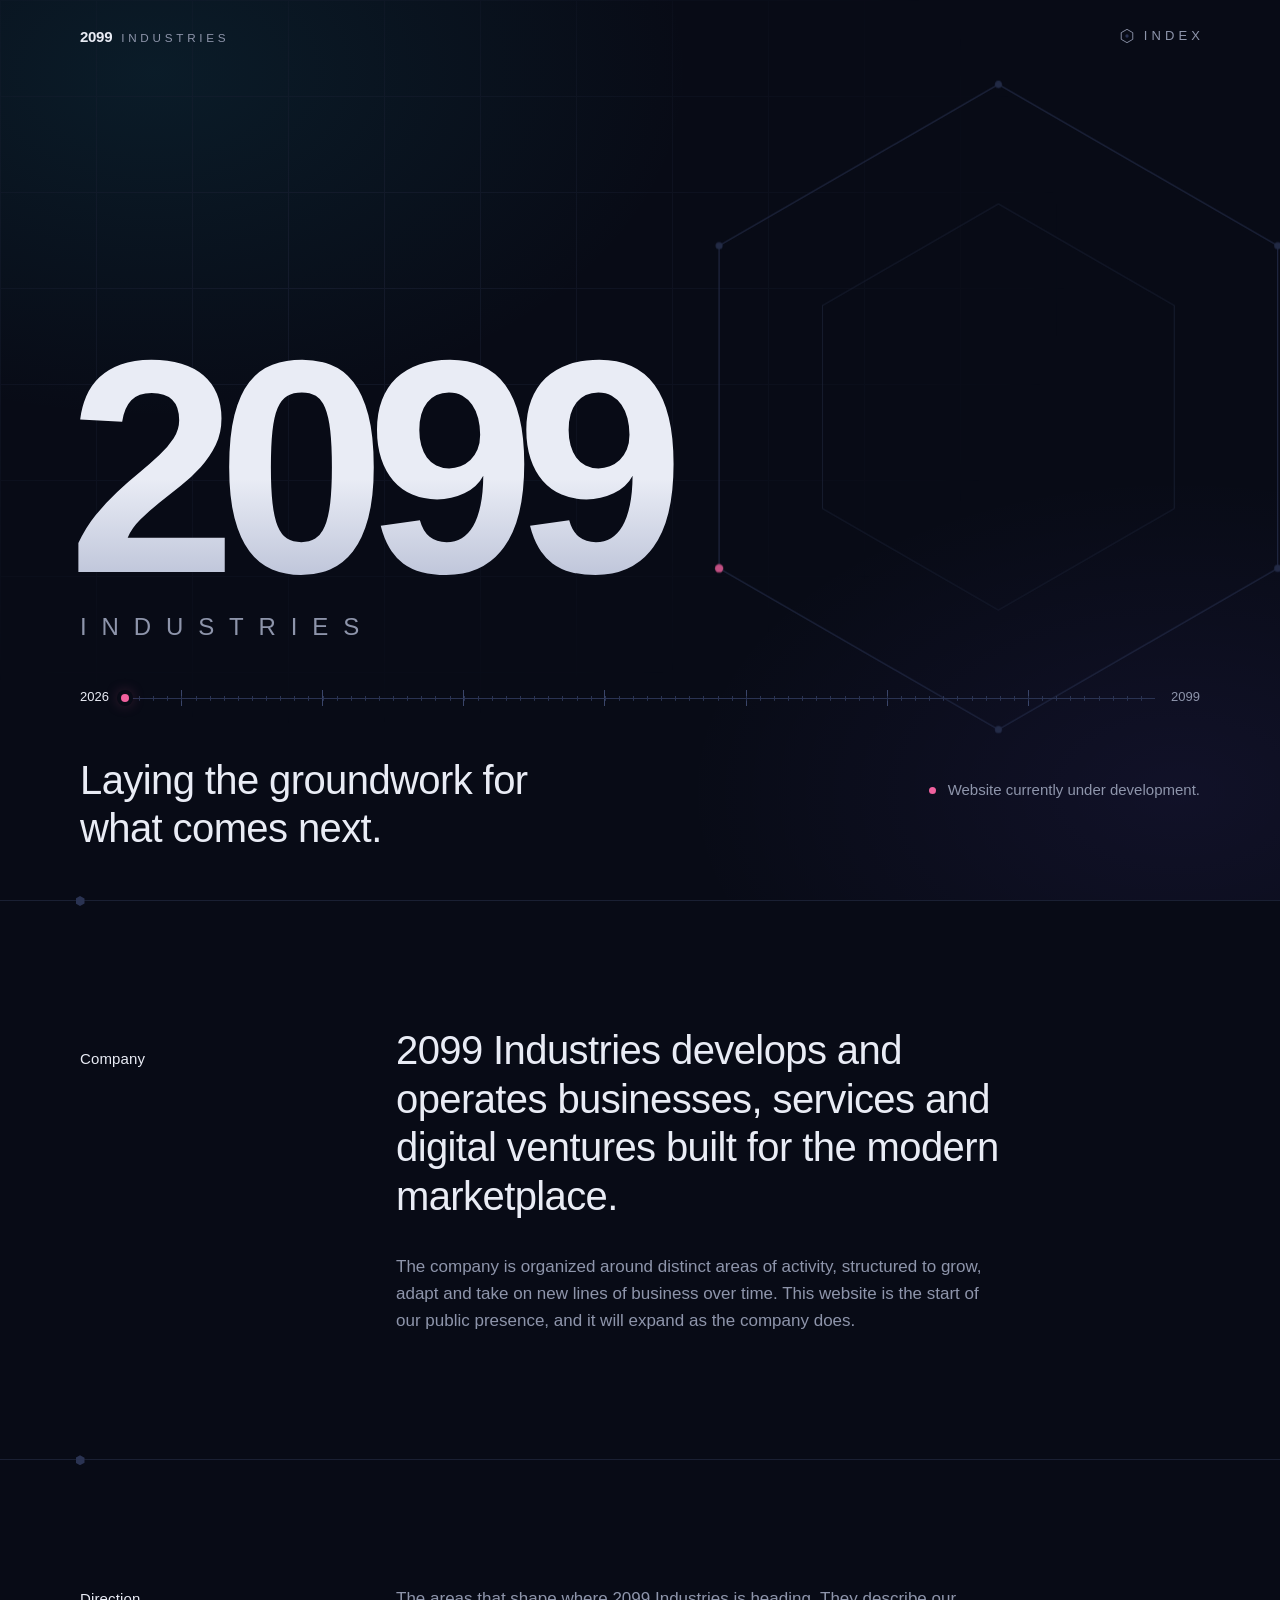
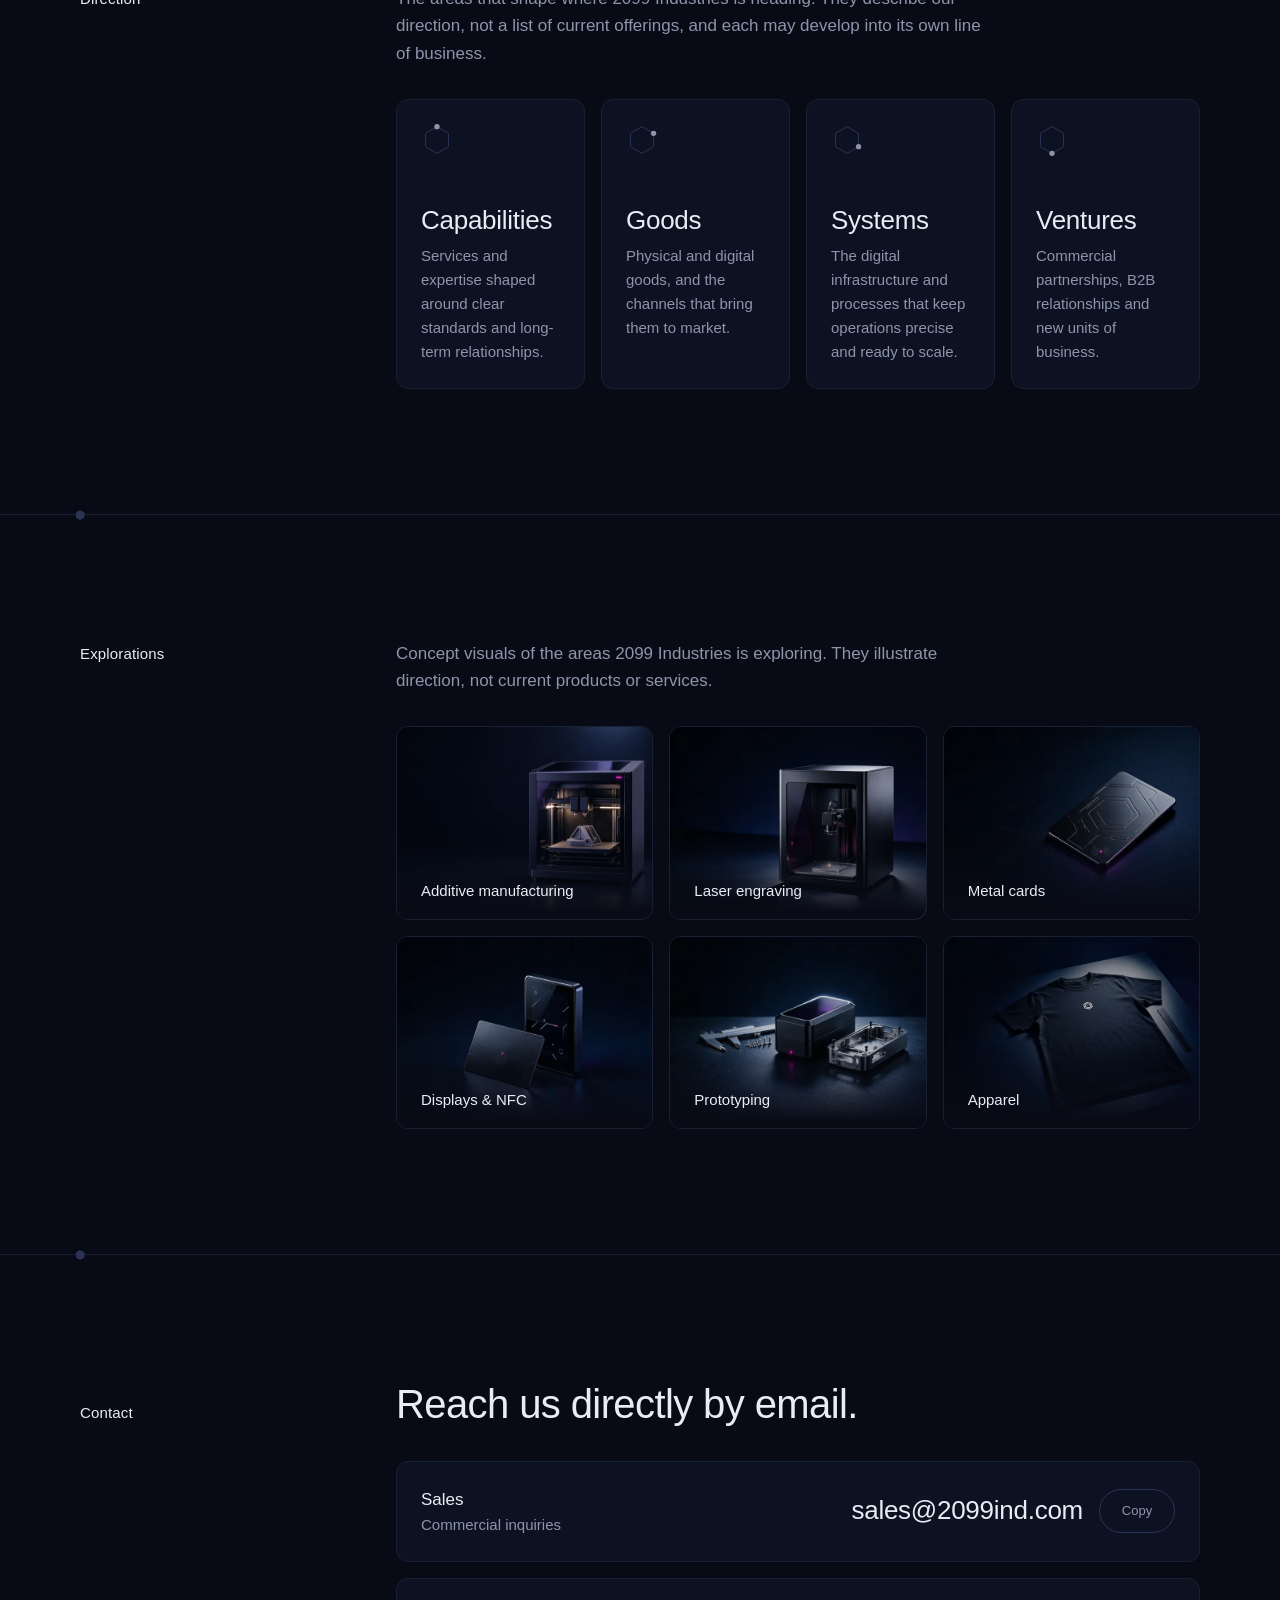
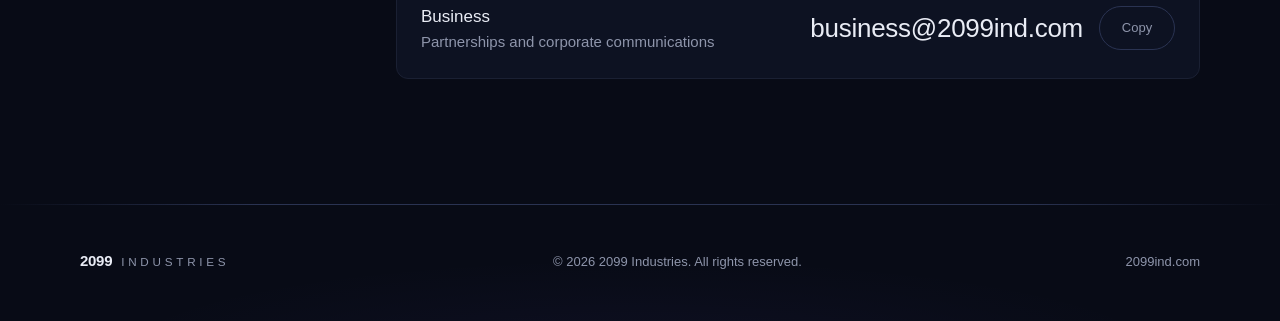
==== commit 8b006881: "Index.html" ====
--- a/index.html
+++ b/index.html
@@ -212,8 +212,8 @@
     </section>
 
     <!-- ============ Explorations ============ -->
-    <!-- Concept visuals, not products. To add one: export 640 and 960 px WebP (4:3) to
-         assets/explorations/ following the 2099_{cat}_{family}_{subject}_4x3_{width} name, then copy one <li>. -->
+    <!-- Concept visuals, not products. To add one: export 640 and 960 px WebP (4:3) to the
+         site root following the 2099_{cat}_{family}_{subject}_4x3_{width} name, then copy one <li>. -->
     <section class="section" id="explorations" aria-labelledby="explorations-title">
       <div class="container section__grid" data-reveal>
         <h2 class="section__title" id="explorations-title">Explorations</h2>
@@ -226,8 +226,8 @@
           <ul class="explorations" role="list">
             <li class="exploration">
               <figure>
-                <img src="assets/explorations/2099_p3d_a_desktop-printer_4x3_640.webp"
-                     srcset="assets/explorations/2099_p3d_a_desktop-printer_4x3_640.webp 640w, assets/explorations/2099_p3d_a_desktop-printer_4x3_960.webp 960w"
+                <img src="2099_p3d_a_desktop-printer_4x3_640.webp"
+                     srcset="2099_p3d_a_desktop-printer_4x3_640.webp 640w, 2099_p3d_a_desktop-printer_4x3_960.webp 960w"
                      sizes="(min-width: 64rem) 300px, (min-width: 40rem) 45vw, 78vw"
                      width="960" height="720" loading="lazy" decoding="async"
                      alt="Concept visual: an enclosed desktop 3D printer producing a geometric part.">
@@ -236,8 +236,8 @@
             </li>
             <li class="exploration">
               <figure>
-                <img src="assets/explorations/2099_lsr_a_fiber-laser_4x3_640.webp"
-                     srcset="assets/explorations/2099_lsr_a_fiber-laser_4x3_640.webp 640w, assets/explorations/2099_lsr_a_fiber-laser_4x3_960.webp 960w"
+                <img src="2099_lsr_a_fiber-laser_4x3_640.webp"
+                     srcset="2099_lsr_a_fiber-laser_4x3_640.webp 640w, 2099_lsr_a_fiber-laser_4x3_960.webp 960w"
                      sizes="(min-width: 64rem) 300px, (min-width: 40rem) 45vw, 78vw"
                      width="960" height="720" loading="lazy" decoding="async"
                      alt="Concept visual: a fiber laser marking a steel plate inside an enclosed machine.">
@@ -246,8 +246,8 @@
             </li>
             <li class="exploration">
               <figure>
-                <img src="assets/explorations/2099_crd_a_metal-card_4x3_640.webp"
-                     srcset="assets/explorations/2099_crd_a_metal-card_4x3_640.webp 640w, assets/explorations/2099_crd_a_metal-card_4x3_960.webp 960w"
+                <img src="2099_crd_a_metal-card_4x3_640.webp"
+                     srcset="2099_crd_a_metal-card_4x3_640.webp 640w, 2099_crd_a_metal-card_4x3_960.webp 960w"
                      sizes="(min-width: 64rem) 300px, (min-width: 40rem) 45vw, 78vw"
                      width="960" height="720" loading="lazy" decoding="async"
                      alt="Concept visual: a black metal card with an engraved hexagonal pattern and an NFC mark.">
@@ -256,8 +256,8 @@
             </li>
             <li class="exploration">
               <figure>
-                <img src="assets/explorations/2099_dsp_a_card-display_4x3_640.webp"
-                     srcset="assets/explorations/2099_dsp_a_card-display_4x3_640.webp 640w, assets/explorations/2099_dsp_a_card-display_4x3_960.webp 960w"
+                <img src="2099_dsp_a_card-display_4x3_640.webp"
+                     srcset="2099_dsp_a_card-display_4x3_640.webp 640w, 2099_dsp_a_card-display_4x3_960.webp 960w"
                      sizes="(min-width: 64rem) 300px, (min-width: 40rem) 45vw, 78vw"
                      width="960" height="720" loading="lazy" decoding="async"
                      alt="Concept visual: a metal NFC card beside a small display showing geometric lines.">
@@ -266,8 +266,8 @@
             </li>
             <li class="exploration">
               <figure>
-                <img src="assets/explorations/2099_fut_a_prototype_4x3_640.webp"
-                     srcset="assets/explorations/2099_fut_a_prototype_4x3_640.webp 640w, assets/explorations/2099_fut_a_prototype_4x3_960.webp 960w"
+                <img src="2099_fut_a_prototype_4x3_640.webp"
+                     srcset="2099_fut_a_prototype_4x3_640.webp 640w, 2099_fut_a_prototype_4x3_960.webp 960w"
                      sizes="(min-width: 64rem) 300px, (min-width: 40rem) 45vw, 78vw"
                      width="960" height="720" loading="lazy" decoding="async"
                      alt="Concept visual: a machined device prototype beside its open aluminum enclosure, a caliper and screws.">
@@ -276,8 +276,8 @@
             </li>
             <li class="exploration">
               <figure>
-                <img src="assets/explorations/2099_txt_a_black-shirt_4x3_640.webp"
-                     srcset="assets/explorations/2099_txt_a_black-shirt_4x3_640.webp 640w, assets/explorations/2099_txt_a_black-shirt_4x3_960.webp 960w"
+                <img src="2099_txt_a_black-shirt_4x3_640.webp"
+                     srcset="2099_txt_a_black-shirt_4x3_640.webp 640w, 2099_txt_a_black-shirt_4x3_960.webp 960w"
                      sizes="(min-width: 64rem) 300px, (min-width: 40rem) 45vw, 78vw"
                      width="960" height="720" loading="lazy" decoding="async"
                      alt="Concept visual: a black t-shirt with a small hexagonal mark, laid flat beside a ruler.">
--- a/styles.css
+++ b/styles.css
@@ -1,7 +1,7 @@
 /* ==========================================================================
    2099 Industries — styles.css
    1. Tokens   2. Base   3. Layout   4. Header   5. Hero
-   6. Sections 7. Areas  8. Contact  9. Footer   10. Motion
+   6. Sections 7. Areas  7b. Explorations  8. Contact  9. Footer   10. Motion
    ========================================================================== */
 
 /* 1. Tokens ---------------------------------------------------------------
@@ -730,6 +730,93 @@
   .area__title { margin-top: var(--space-3); }
 }
 
+/* 7b. Explorations -------------------------------------------------------
+   Concept visuals in the same frame as the area cards. The photos keep their
+   own dark backgrounds; a soft fade at the foot of each image merges it into
+   the caption, so they read as part of the page rather than pasted rectangles. */
+.explorations {
+  display: grid;
+  grid-template-columns: repeat(2, 1fr);
+  gap: var(--space-2);
+}
+@media (min-width: 64rem) {
+  .explorations { grid-template-columns: repeat(3, 1fr); }
+}
+
+.exploration {
+  position: relative;
+  overflow: hidden;
+  background: var(--color-bg);
+  border: 1px solid var(--color-line);
+  border-radius: var(--radius-card);
+  transition: border-color 500ms var(--ease), transform 500ms var(--ease);
+}
+
+.exploration figure {
+  position: relative;
+  margin: 0;
+}
+
+/* Fade from the photo into the caption strip */
+.exploration figure::after {
+  content: "";
+  position: absolute;
+  left: 0;
+  right: 0;
+  bottom: 0;
+  height: 45%;
+  background: linear-gradient(to bottom, transparent, var(--color-bg) 92%);
+  pointer-events: none;
+}
+
+.exploration img {
+  display: block;
+  width: 100%;
+  height: auto;
+  aspect-ratio: 4 / 3;
+  object-fit: cover;
+  transition: transform 500ms var(--ease);
+}
+
+.exploration figcaption {
+  position: absolute;
+  left: var(--space-3);
+  right: var(--space-3);
+  bottom: var(--space-2);
+  z-index: 1;
+  font-size: var(--text-sm);
+  font-weight: 500;
+  color: var(--color-text);
+}
+
+@media (hover: hover) {
+  .exploration:hover {
+    border-color: var(--color-line-strong);
+    transform: translateY(-2px);
+  }
+  .exploration:hover img { transform: scale(1.03); }
+}
+
+/* Phones: a horizontal strip that swipes, instead of a long column of images */
+@media (max-width: 39.99rem) {
+  ul.explorations { /* ul. beats the ul[role="list"] reset's margin/padding */
+    grid-template-columns: none;
+    grid-auto-flow: column;
+    grid-auto-columns: 78%;
+    overflow-x: auto;
+    overscroll-behavior-x: contain;
+    scroll-snap-type: x mandatory;
+    /* Strip runs to the screen edges; the first image still aligns with the text */
+    margin-inline: calc(-1 * var(--gutter));
+    padding-inline: var(--gutter);
+    scroll-padding-inline: var(--gutter);
+    padding-bottom: var(--space-2);
+    scrollbar-width: thin;
+    scrollbar-color: var(--color-line-strong) transparent;
+  }
+  .exploration { scroll-snap-align: start; }
+}
+
 /* 8. Contact ------------------------------------------------------------- */
 .contacts {
   display: grid;
@@ -987,17 +1074,19 @@
    hover transitions never inherit the stagger delays. Content is hidden only while
    JS is running and the section has not been reached yet. */
 .js [data-reveal]:not(.is-visible) > *,
-.js [data-reveal]:not(.is-visible) .area { opacity: 0; }
+.js [data-reveal]:not(.is-visible) :is(.area, .exploration) { opacity: 0; }
 
 .js [data-reveal].is-visible > *,
-.js [data-reveal].is-visible .area {
+.js [data-reveal].is-visible :is(.area, .exploration) {
   animation: rise var(--dur) var(--ease) backwards;
 }
 .js [data-reveal].is-visible > :nth-child(2) { animation-delay: 120ms; }
-.js [data-reveal].is-visible .area:nth-child(1) { animation-delay: 240ms; }
-.js [data-reveal].is-visible .area:nth-child(2) { animation-delay: 320ms; }
-.js [data-reveal].is-visible .area:nth-child(3) { animation-delay: 400ms; }
-.js [data-reveal].is-visible .area:nth-child(4) { animation-delay: 480ms; }
+.js [data-reveal].is-visible :is(.area, .exploration):nth-child(1) { animation-delay: 240ms; }
+.js [data-reveal].is-visible :is(.area, .exploration):nth-child(2) { animation-delay: 320ms; }
+.js [data-reveal].is-visible :is(.area, .exploration):nth-child(3) { animation-delay: 400ms; }
+.js [data-reveal].is-visible :is(.area, .exploration):nth-child(4) { animation-delay: 480ms; }
+.js [data-reveal].is-visible .exploration:nth-child(5) { animation-delay: 560ms; }
+.js [data-reveal].is-visible .exploration:nth-child(6) { animation-delay: 640ms; }
 
 @media (prefers-reduced-motion: reduce) {
   html { scroll-behavior: auto; }
@@ -1011,7 +1100,7 @@
   }
 
   .js [data-reveal]:not(.is-visible) > *,
-  .js [data-reveal]:not(.is-visible) .area { opacity: 1; }
+  .js [data-reveal]:not(.is-visible) :is(.area, .exploration) { opacity: 1; }
   .hero__title { transform: none; }
   .geo-line { stroke-dashoffset: 0; }
   .horizon__track::after { display: none; }
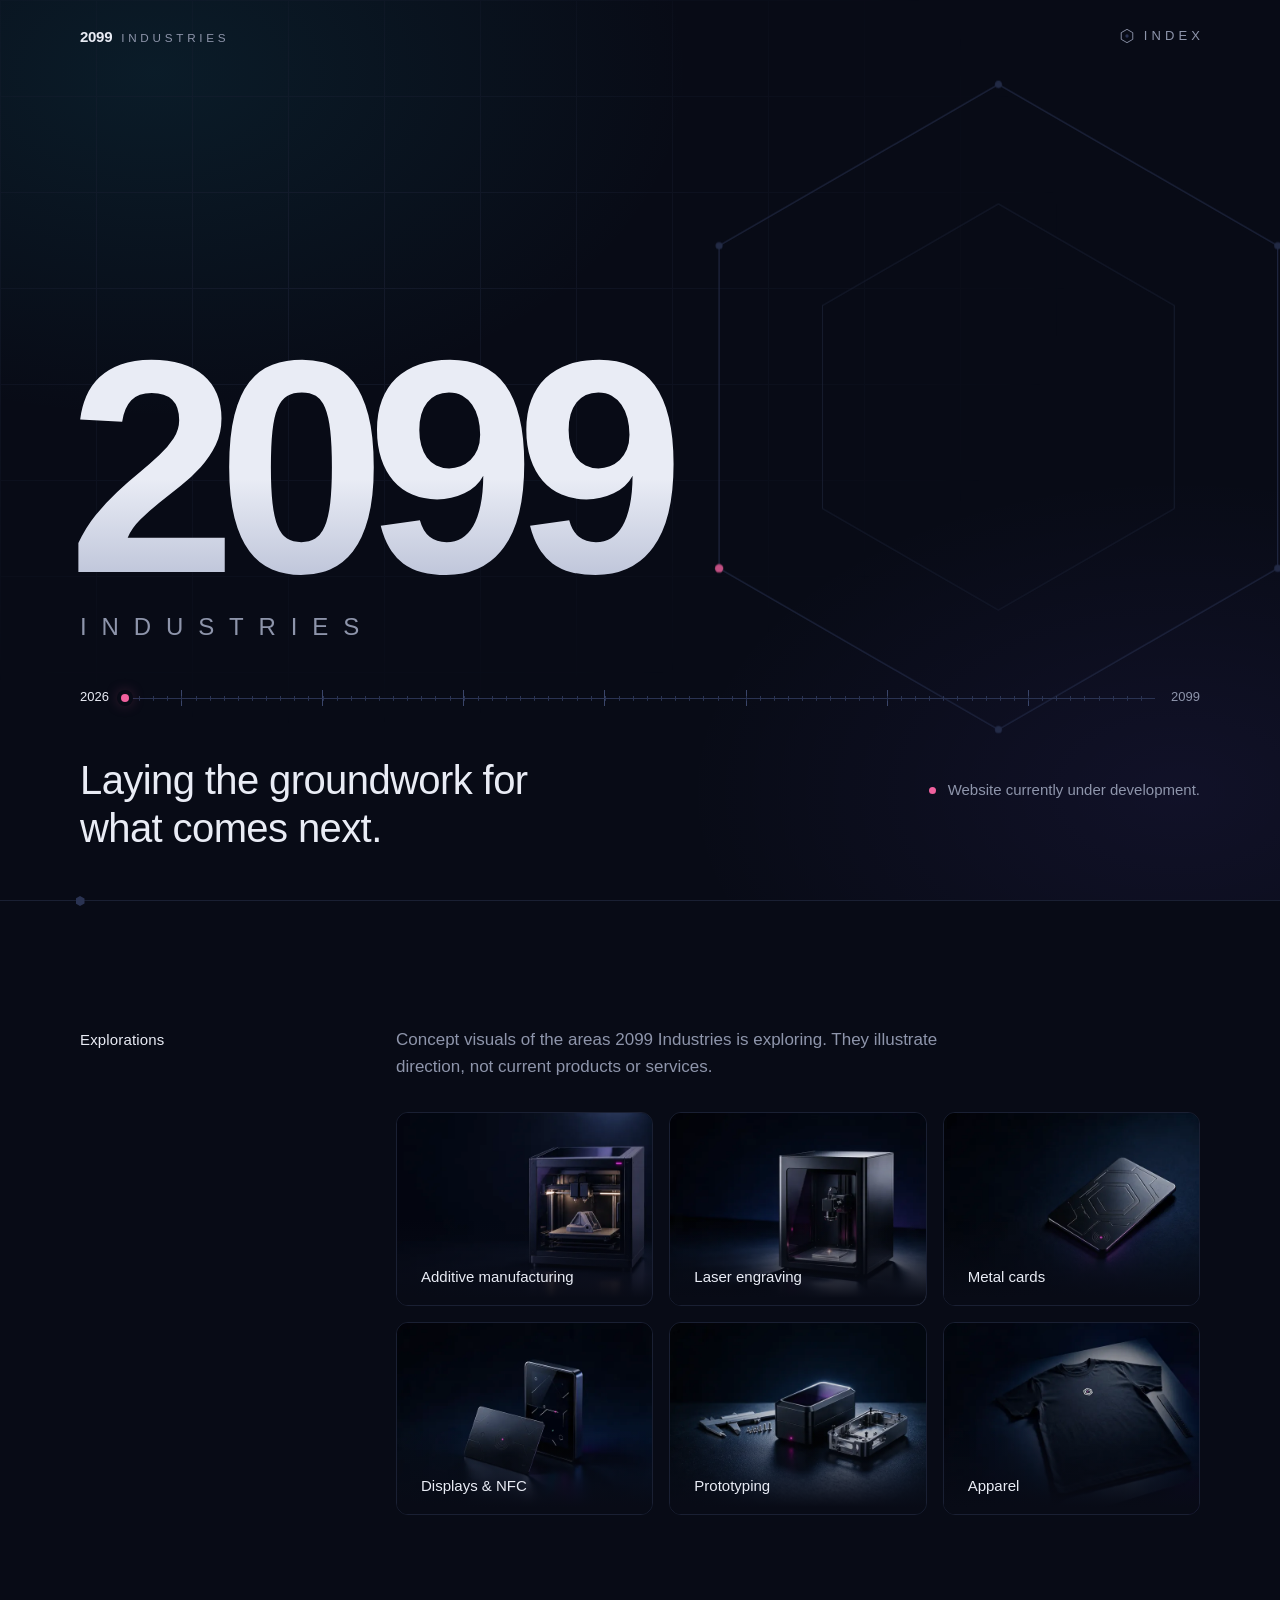
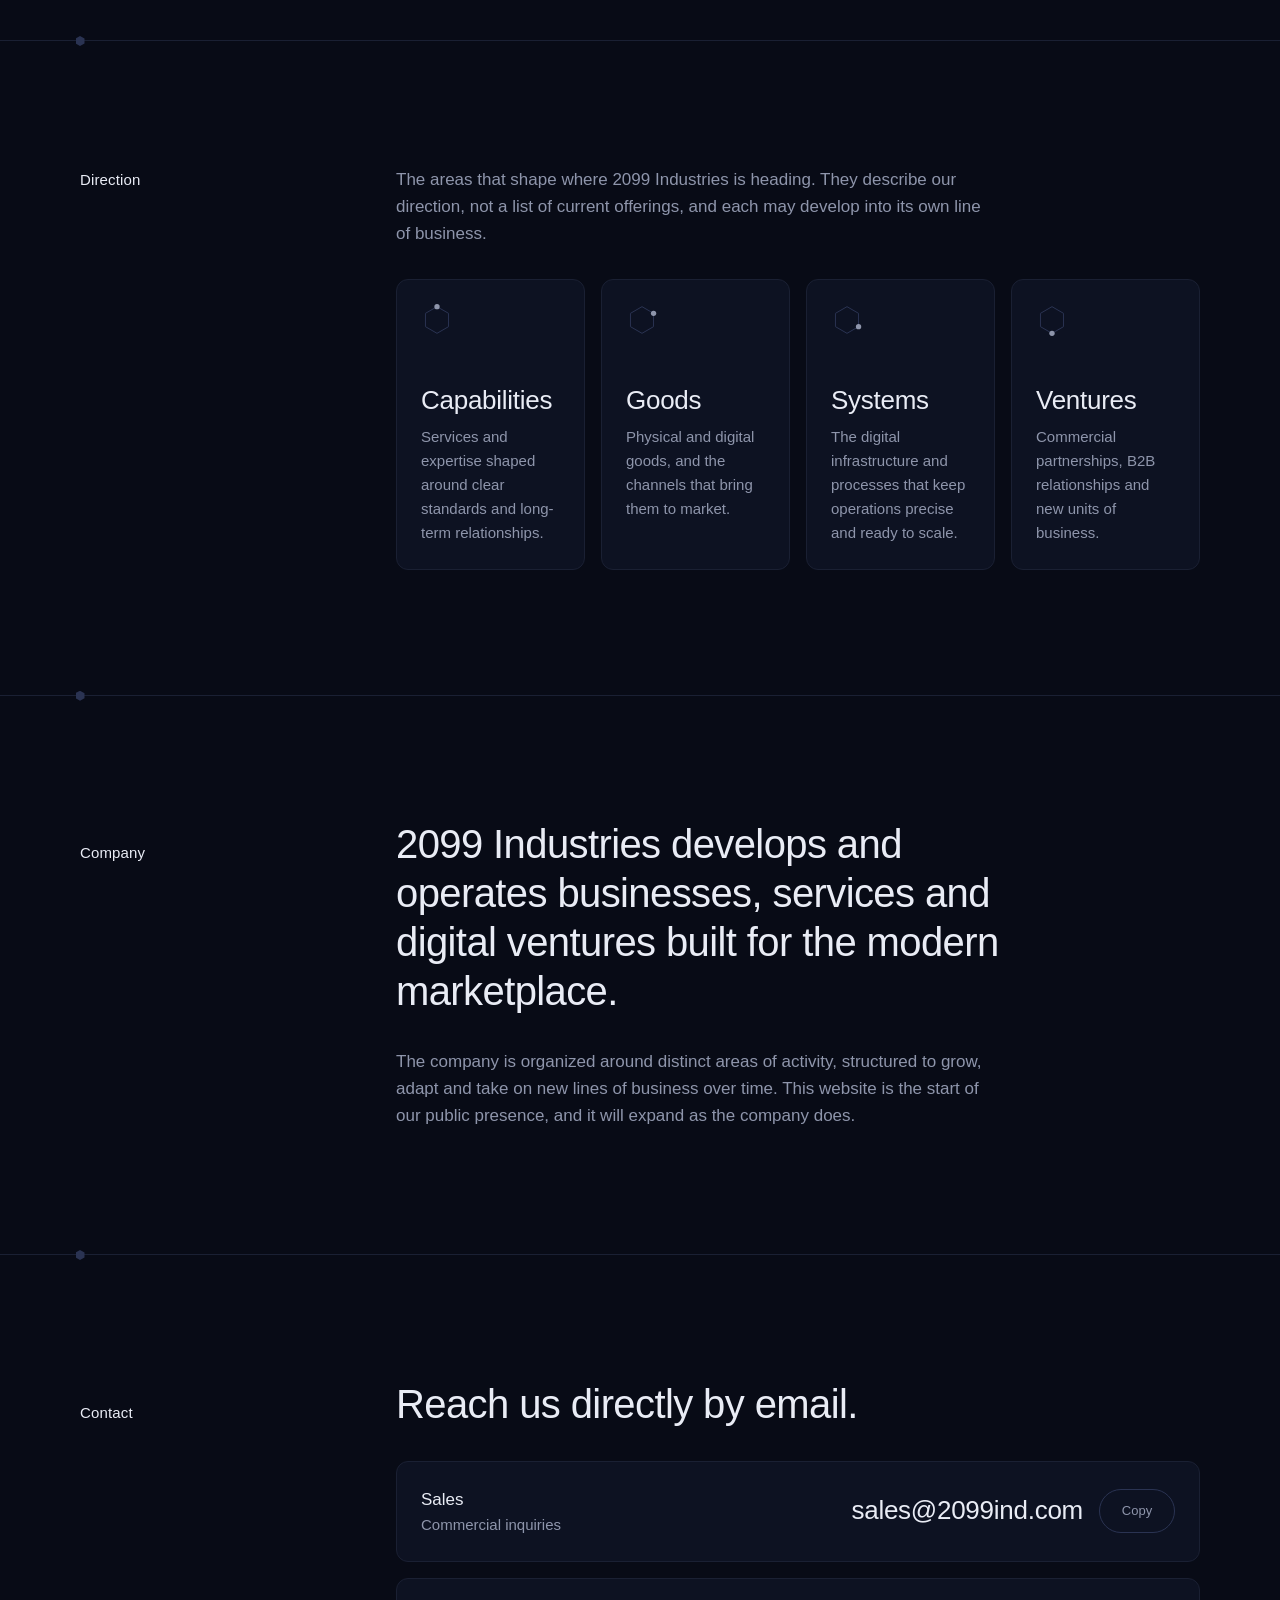
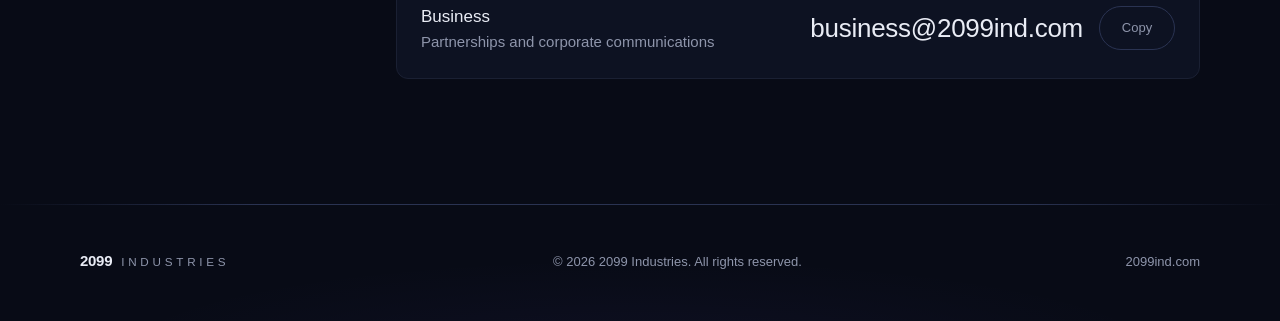
==== commit 4435f419: "Index.html" ====
--- a/index.html
+++ b/index.html
@@ -158,18 +158,80 @@
       </div>
     </section>
 
-    <!-- ============ Company ============ -->
-    <section class="section" id="company" aria-labelledby="company-title">
+    <!-- ============ Explorations ============ -->
+    <!-- Concept visuals, not products. To add one: export 640 and 960 px WebP (4:3) to the
+         site root following the 2099_{cat}_{family}_{subject}_4x3_{width} name, then copy one <li>. -->
+    <section class="section" id="explorations" aria-labelledby="explorations-title">
       <div class="container section__grid" data-reveal>
-        <h2 class="section__title" id="company-title">Company</h2>
+        <h2 class="section__title" id="explorations-title">Explorations</h2>
 
         <div class="section__body">
-          <p class="statement">
-            2099 Industries develops and operates businesses, services and digital ventures built for the modern marketplace.
-          </p>
           <p class="prose">
-            The company is organized around distinct areas of activity, structured to grow, adapt and take on new lines of business over time. This website is the start of our public presence, and it will expand as the company does.
-          </p>
+            Concept visuals of the areas 2099 Industries is exploring. They illustrate direction, not current products or services.
+          </p>
+
+          <ul class="explorations" role="list">
+            <li class="exploration">
+              <figure>
+                <img src="2099_p3d_a_desktop-printer_4x3_640.webp"
+                     srcset="2099_p3d_a_desktop-printer_4x3_640.webp 640w, 2099_p3d_a_desktop-printer_4x3_960.webp 960w"
+                     sizes="(min-width: 64rem) 300px, (min-width: 40rem) 45vw, 78vw"
+                     width="960" height="720" loading="lazy" decoding="async"
+                     alt="Concept visual: an enclosed desktop 3D printer producing a geometric part.">
+                <figcaption>Additive manufacturing</figcaption>
+              </figure>
+            </li>
+            <li class="exploration">
+              <figure>
+                <img src="2099_lsr_a_fiber-laser_4x3_640.webp"
+                     srcset="2099_lsr_a_fiber-laser_4x3_640.webp 640w, 2099_lsr_a_fiber-laser_4x3_960.webp 960w"
+                     sizes="(min-width: 64rem) 300px, (min-width: 40rem) 45vw, 78vw"
+                     width="960" height="720" loading="lazy" decoding="async"
+                     alt="Concept visual: a fiber laser marking a steel plate inside an enclosed machine.">
+                <figcaption>Laser engraving</figcaption>
+              </figure>
+            </li>
+            <li class="exploration">
+              <figure>
+                <img src="2099_crd_a_metal-card_4x3_640.webp"
+                     srcset="2099_crd_a_metal-card_4x3_640.webp 640w, 2099_crd_a_metal-card_4x3_960.webp 960w"
+                     sizes="(min-width: 64rem) 300px, (min-width: 40rem) 45vw, 78vw"
+                     width="960" height="720" loading="lazy" decoding="async"
+                     alt="Concept visual: a black metal card with an engraved hexagonal pattern and an NFC mark.">
+                <figcaption>Metal cards</figcaption>
+              </figure>
+            </li>
+            <li class="exploration">
+              <figure>
+                <img src="2099_dsp_a_card-display_4x3_640.webp"
+                     srcset="2099_dsp_a_card-display_4x3_640.webp 640w, 2099_dsp_a_card-display_4x3_960.webp 960w"
+                     sizes="(min-width: 64rem) 300px, (min-width: 40rem) 45vw, 78vw"
+                     width="960" height="720" loading="lazy" decoding="async"
+                     alt="Concept visual: a metal NFC card beside a small display showing geometric lines.">
+                <figcaption>Displays &amp; NFC</figcaption>
+              </figure>
+            </li>
+            <li class="exploration">
+              <figure>
+                <img src="2099_fut_a_prototype_4x3_640.webp"
+                     srcset="2099_fut_a_prototype_4x3_640.webp 640w, 2099_fut_a_prototype_4x3_960.webp 960w"
+                     sizes="(min-width: 64rem) 300px, (min-width: 40rem) 45vw, 78vw"
+                     width="960" height="720" loading="lazy" decoding="async"
+                     alt="Concept visual: a machined device prototype beside its open aluminum enclosure, a caliper and screws.">
+                <figcaption>Prototyping</figcaption>
+              </figure>
+            </li>
+            <li class="exploration">
+              <figure>
+                <img src="2099_txt_a_black-shirt_4x3_640.webp"
+                     srcset="2099_txt_a_black-shirt_4x3_640.webp 640w, 2099_txt_a_black-shirt_4x3_960.webp 960w"
+                     sizes="(min-width: 64rem) 300px, (min-width: 40rem) 45vw, 78vw"
+                     width="960" height="720" loading="lazy" decoding="async"
+                     alt="Concept visual: a black t-shirt with a small hexagonal mark, laid flat beside a ruler.">
+                <figcaption>Apparel</figcaption>
+              </figure>
+            </li>
+          </ul>
         </div>
       </div>
     </section>
@@ -211,80 +273,18 @@
       </div>
     </section>
 
-    <!-- ============ Explorations ============ -->
-    <!-- Concept visuals, not products. To add one: export 640 and 960 px WebP (4:3) to the
-         site root following the 2099_{cat}_{family}_{subject}_4x3_{width} name, then copy one <li>. -->
-    <section class="section" id="explorations" aria-labelledby="explorations-title">
+    <!-- ============ Company ============ -->
+    <section class="section" id="company" aria-labelledby="company-title">
       <div class="container section__grid" data-reveal>
-        <h2 class="section__title" id="explorations-title">Explorations</h2>
+        <h2 class="section__title" id="company-title">Company</h2>
 
         <div class="section__body">
+          <p class="statement">
+            2099 Industries develops and operates businesses, services and digital ventures built for the modern marketplace.
+          </p>
           <p class="prose">
-            Concept visuals of the areas 2099 Industries is exploring. They illustrate direction, not current products or services.
-          </p>
-
-          <ul class="explorations" role="list">
-            <li class="exploration">
-              <figure>
-                <img src="2099_p3d_a_desktop-printer_4x3_640.webp"
-                     srcset="2099_p3d_a_desktop-printer_4x3_640.webp 640w, 2099_p3d_a_desktop-printer_4x3_960.webp 960w"
-                     sizes="(min-width: 64rem) 300px, (min-width: 40rem) 45vw, 78vw"
-                     width="960" height="720" loading="lazy" decoding="async"
-                     alt="Concept visual: an enclosed desktop 3D printer producing a geometric part.">
-                <figcaption>Additive manufacturing</figcaption>
-              </figure>
-            </li>
-            <li class="exploration">
-              <figure>
-                <img src="2099_lsr_a_fiber-laser_4x3_640.webp"
-                     srcset="2099_lsr_a_fiber-laser_4x3_640.webp 640w, 2099_lsr_a_fiber-laser_4x3_960.webp 960w"
-                     sizes="(min-width: 64rem) 300px, (min-width: 40rem) 45vw, 78vw"
-                     width="960" height="720" loading="lazy" decoding="async"
-                     alt="Concept visual: a fiber laser marking a steel plate inside an enclosed machine.">
-                <figcaption>Laser engraving</figcaption>
-              </figure>
-            </li>
-            <li class="exploration">
-              <figure>
-                <img src="2099_crd_a_metal-card_4x3_640.webp"
-                     srcset="2099_crd_a_metal-card_4x3_640.webp 640w, 2099_crd_a_metal-card_4x3_960.webp 960w"
-                     sizes="(min-width: 64rem) 300px, (min-width: 40rem) 45vw, 78vw"
-                     width="960" height="720" loading="lazy" decoding="async"
-                     alt="Concept visual: a black metal card with an engraved hexagonal pattern and an NFC mark.">
-                <figcaption>Metal cards</figcaption>
-              </figure>
-            </li>
-            <li class="exploration">
-              <figure>
-                <img src="2099_dsp_a_card-display_4x3_640.webp"
-                     srcset="2099_dsp_a_card-display_4x3_640.webp 640w, 2099_dsp_a_card-display_4x3_960.webp 960w"
-                     sizes="(min-width: 64rem) 300px, (min-width: 40rem) 45vw, 78vw"
-                     width="960" height="720" loading="lazy" decoding="async"
-                     alt="Concept visual: a metal NFC card beside a small display showing geometric lines.">
-                <figcaption>Displays &amp; NFC</figcaption>
-              </figure>
-            </li>
-            <li class="exploration">
-              <figure>
-                <img src="2099_fut_a_prototype_4x3_640.webp"
-                     srcset="2099_fut_a_prototype_4x3_640.webp 640w, 2099_fut_a_prototype_4x3_960.webp 960w"
-                     sizes="(min-width: 64rem) 300px, (min-width: 40rem) 45vw, 78vw"
-                     width="960" height="720" loading="lazy" decoding="async"
-                     alt="Concept visual: a machined device prototype beside its open aluminum enclosure, a caliper and screws.">
-                <figcaption>Prototyping</figcaption>
-              </figure>
-            </li>
-            <li class="exploration">
-              <figure>
-                <img src="2099_txt_a_black-shirt_4x3_640.webp"
-                     srcset="2099_txt_a_black-shirt_4x3_640.webp 640w, 2099_txt_a_black-shirt_4x3_960.webp 960w"
-                     sizes="(min-width: 64rem) 300px, (min-width: 40rem) 45vw, 78vw"
-                     width="960" height="720" loading="lazy" decoding="async"
-                     alt="Concept visual: a black t-shirt with a small hexagonal mark, laid flat beside a ruler.">
-                <figcaption>Apparel</figcaption>
-              </figure>
-            </li>
-          </ul>
+            The company is organized around distinct areas of activity, structured to grow, adapt and take on new lines of business over time. This website is the start of our public presence, and it will expand as the company does.
+          </p>
         </div>
       </div>
     </section>
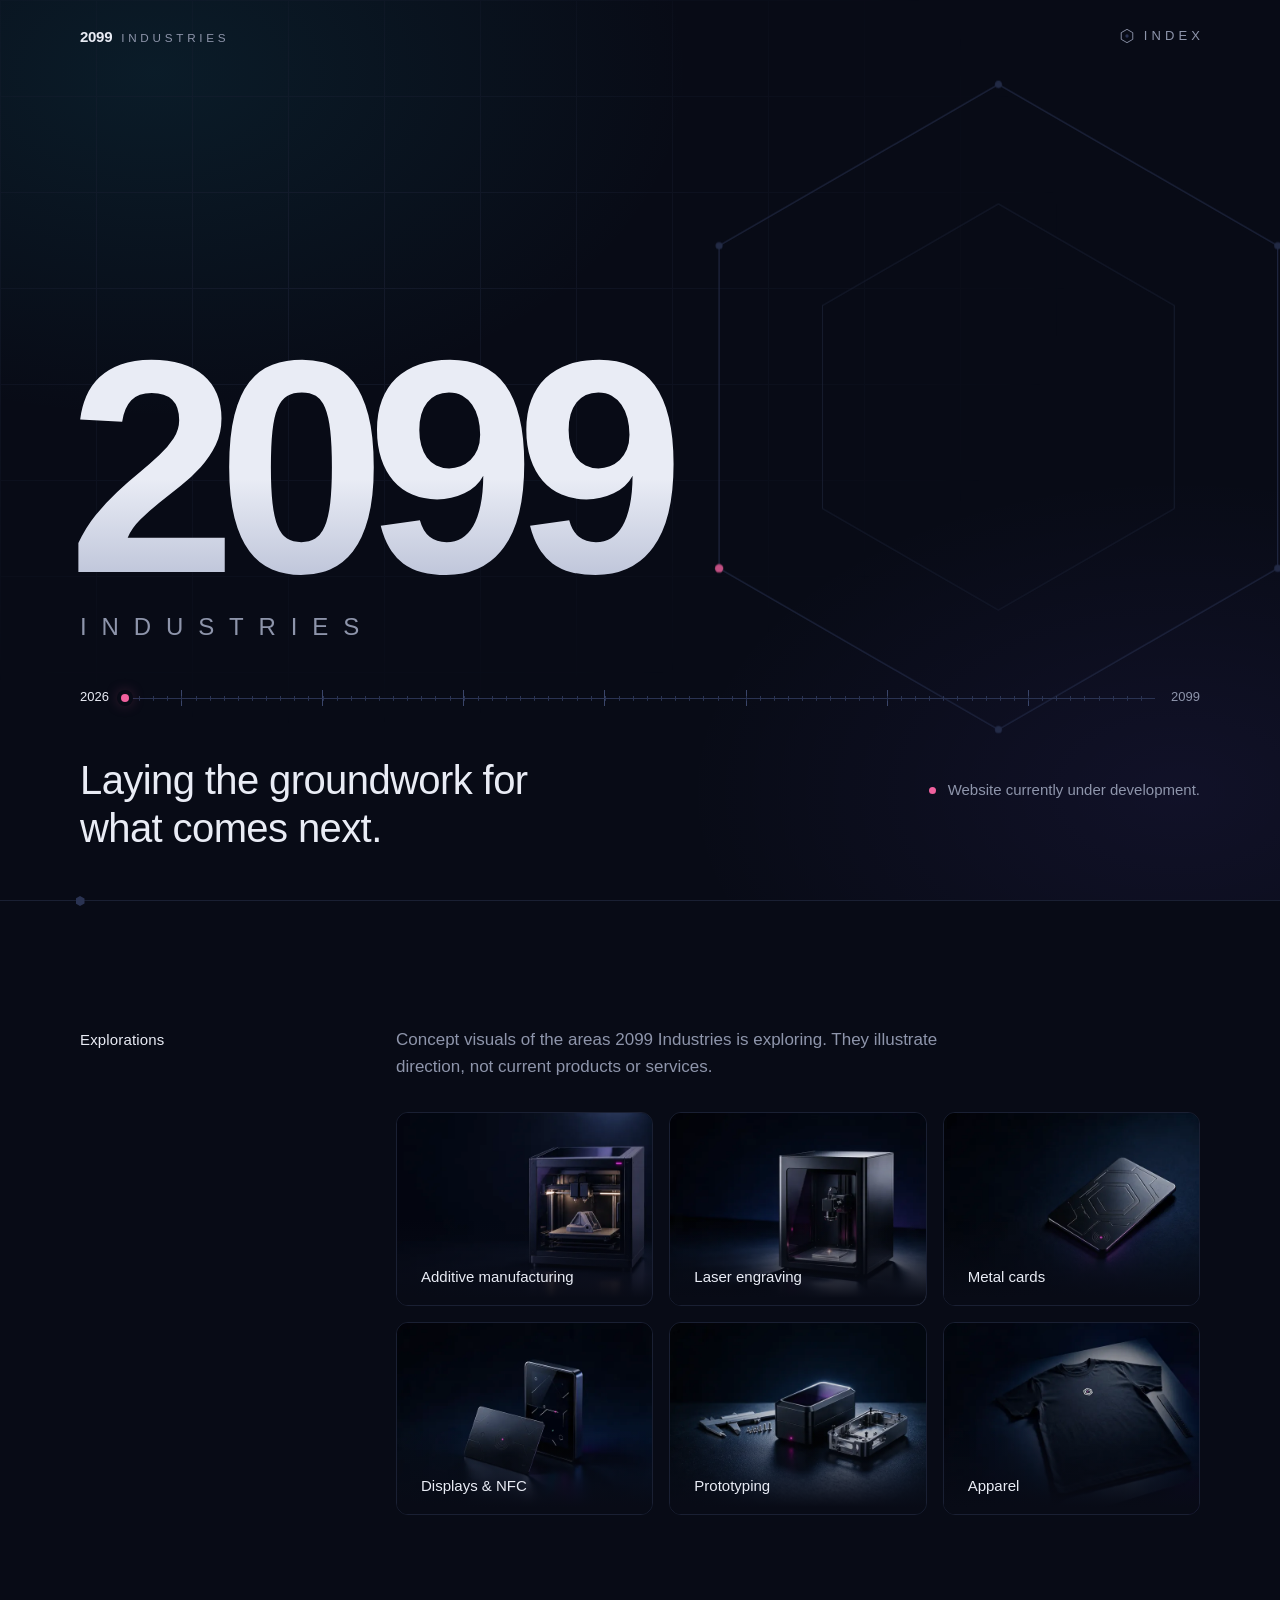
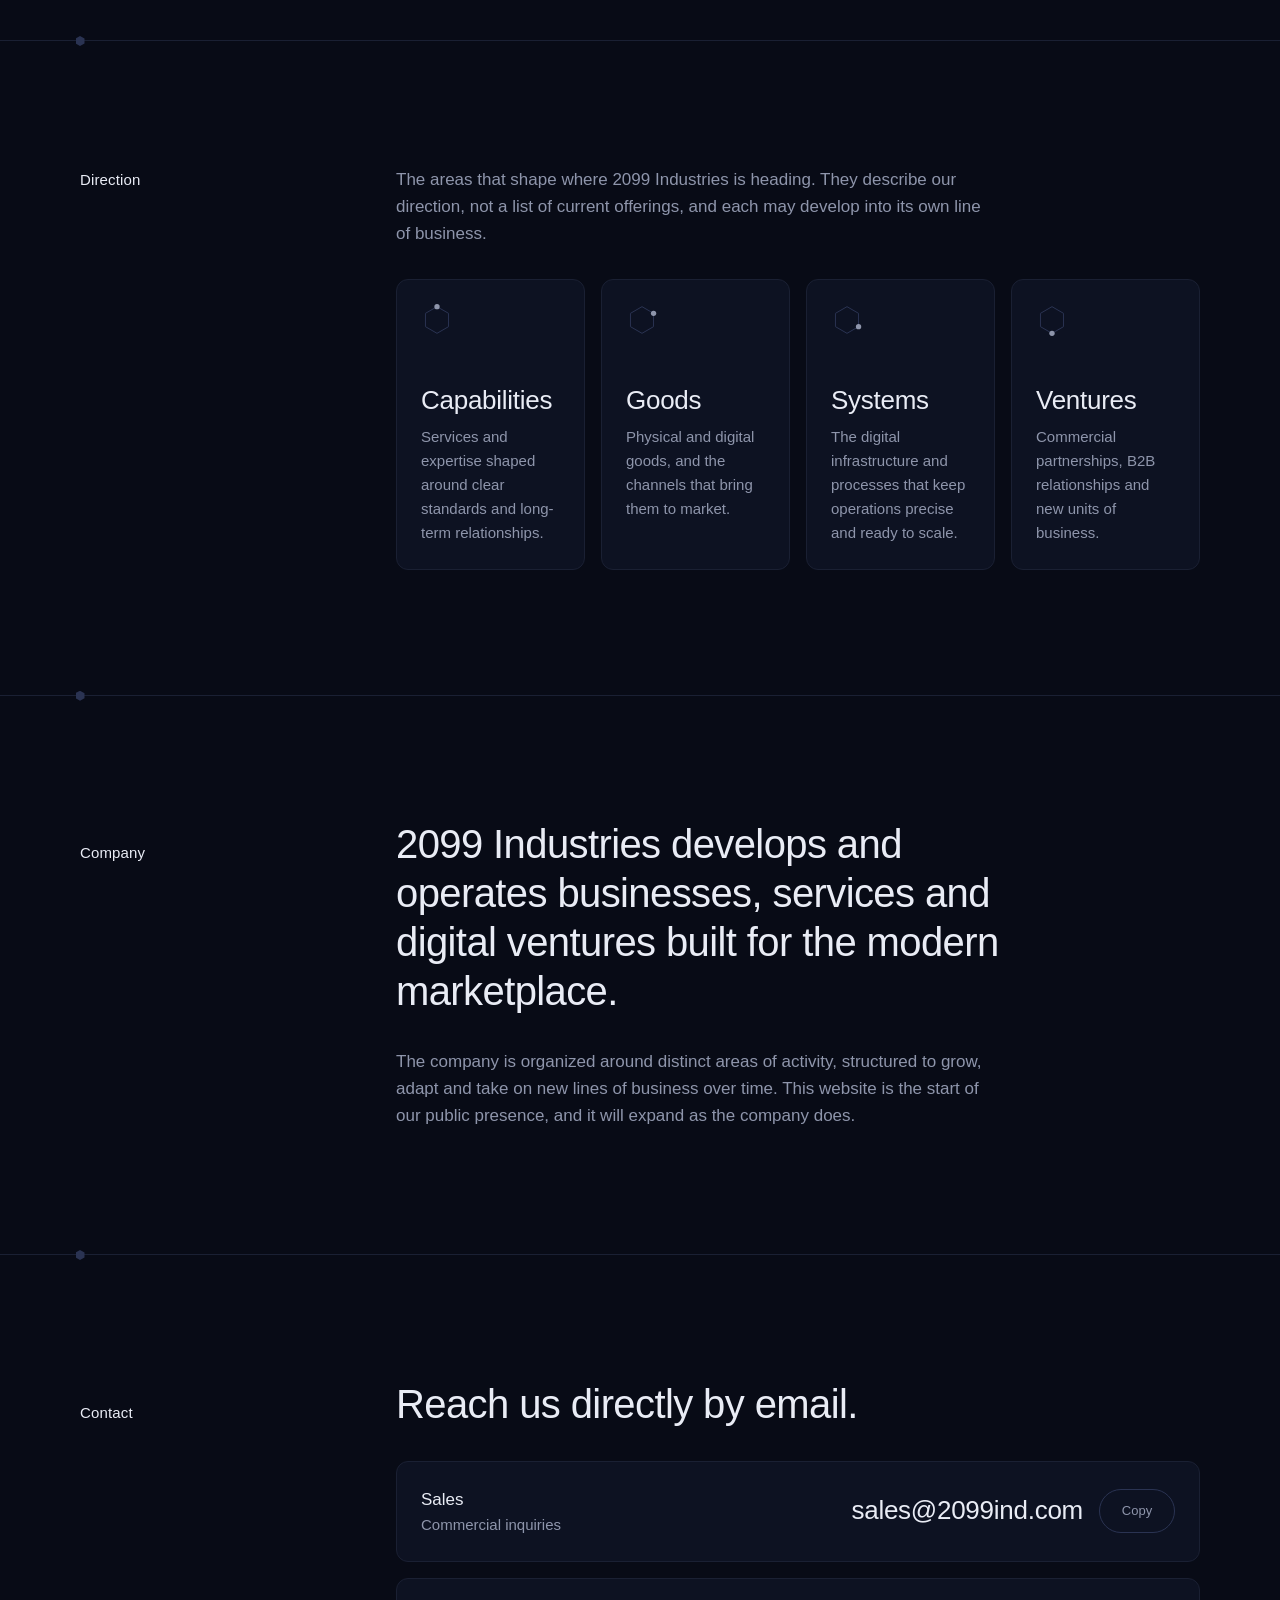
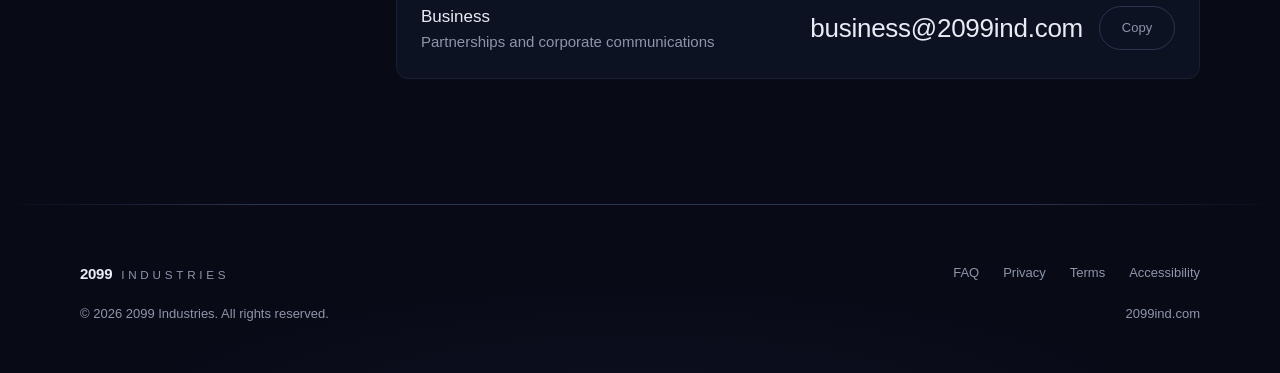
==== commit 660a44be: "Add files via upload" ====
--- a/index.html
+++ b/index.html
@@ -345,6 +345,14 @@
         <span class="wordmark__year">2099</span>
         <span class="wordmark__name">Industries</span>
       </p>
+      <nav aria-label="Information">
+        <ul class="site-footer__links" role="list">
+          <li><a href="faq.html">FAQ</a></li>
+          <li><a href="privacy.html">Privacy</a></li>
+          <li><a href="terms.html">Terms</a></li>
+          <li><a href="accessibility.html">Accessibility</a></li>
+        </ul>
+      </nav>
       <p class="site-footer__legal">© 2026 2099 Industries. All rights reserved.</p>
       <p class="site-footer__domain">2099ind.com</p>
     </div>
--- a/styles.css
+++ b/styles.css
@@ -743,13 +743,37 @@
   .explorations { grid-template-columns: repeat(3, 1fr); }
 }
 
+/* The caption fade colour is a registered property so it can animate,
+   matching the surface change of the area cards on hover. */
+@property --fade {
+  syntax: "<color>";
+  inherits: true;
+  initial-value: #080b16;
+}
+
 .exploration {
+  --fade: var(--color-bg);
   position: relative;
   overflow: hidden;
-  background: var(--color-bg);
+  background: var(--fade);
   border: 1px solid var(--color-line);
   border-radius: var(--radius-card);
-  transition: border-color 500ms var(--ease), transform 500ms var(--ease);
+  transition: border-color 500ms var(--ease), transform 500ms var(--ease), --fade 500ms var(--ease);
+}
+
+/* Same accent line as the area cards, drawn above the photo */
+.exploration::before {
+  content: "";
+  position: absolute;
+  top: 0;
+  left: var(--radius-card);
+  right: var(--radius-card);
+  z-index: 2;
+  height: 1px;
+  background: linear-gradient(to right, var(--color-accent), var(--color-violet) 60%, transparent);
+  transform: scaleX(0);
+  transform-origin: left;
+  transition: transform 500ms var(--ease);
 }
 
 .exploration figure {
@@ -765,7 +789,7 @@
   right: 0;
   bottom: 0;
   height: 45%;
-  background: linear-gradient(to bottom, transparent, var(--color-bg) 92%);
+  background: linear-gradient(to bottom, transparent, var(--fade) 92%);
   pointer-events: none;
 }
 
@@ -791,9 +815,11 @@
 
 @media (hover: hover) {
   .exploration:hover {
+    --fade: var(--color-surface-2);
     border-color: var(--color-line-strong);
     transform: translateY(-2px);
   }
+  .exploration:hover::before { transform: scaleX(1); }
   .exploration:hover img { transform: scale(1.03); }
 }
 
@@ -1105,3 +1131,132 @@
   .geo-line { stroke-dashoffset: 0; }
   .horizon__track::after { display: none; }
 }
+
+/* 11. Footer links + secondary pages --------------------------------------
+   Added for FAQ / Privacy / Terms / Accessibility. Only new rules: nothing
+   above this line was changed. */
+
+/* Footer: two rows on wide screens — brand + links, then legal + domain */
+.site-footer__links {
+  display: flex;
+  flex-wrap: wrap;
+  gap: 0 var(--space-3);
+}
+.site-footer__links a {
+  display: inline-flex;
+  align-items: center;
+  min-height: var(--tap);
+  color: var(--color-muted);
+  background: linear-gradient(var(--color-text), var(--color-text)) left 75% / 0% 1px no-repeat;
+  transition: color 300ms ease, background-size 500ms var(--ease);
+}
+.site-footer__links a:focus-visible,
+.site-footer__links a[aria-current="page"] { color: var(--color-text); background-size: 100% 1px; }
+@media (hover: hover) {
+  .site-footer__links a:hover { color: var(--color-text); background-size: 100% 1px; }
+}
+
+@media (min-width: 40rem) {
+  .site-footer__inner:has(.site-footer__links) {
+    display: grid;
+    grid-template-columns: 1fr auto;
+    align-items: center;
+    gap: var(--space-1) var(--space-4);
+  }
+  .site-footer__inner:has(.site-footer__links) .site-footer__domain { justify-self: end; }
+}
+@media (max-width: 39.99rem) {
+  .site-footer__inner:has(.site-footer__links) { flex-direction: column; align-items: flex-start; }
+  .site-footer__links { margin-left: -0.25rem; }
+}
+
+/* Secondary pages: same header and footer, content starts below the header */
+.page {
+  padding-top: calc(var(--header-h) + env(safe-area-inset-top, 0px));
+}
+.page .section:first-child { border-top: 0; }
+.page .section:first-child::before { display: none; }
+
+.page-back {
+  display: inline-flex;
+  align-items: center;
+  gap: 0.6em;
+  min-height: var(--tap);
+  color: var(--color-muted);
+  font-size: var(--text-xs);
+  font-weight: 500;
+  letter-spacing: 0.32em;            /* same tracking as INDEX */
+  text-transform: uppercase;
+  transition: color 300ms ease;
+}
+.page-back:focus-visible { color: var(--color-text); }
+@media (hover: hover) { .page-back:hover { color: var(--color-text); } }
+
+.page__title {
+  font-size: var(--text-xl);
+  font-weight: 500;
+  line-height: 1.2;
+  letter-spacing: -0.015em;
+}
+.page__meta {
+  font-size: var(--text-sm);
+  color: var(--color-muted);
+}
+
+/* FAQ-style accordion (native <details>, no JavaScript) */
+.faq { border-top: 1px solid var(--color-line); }
+
+.faq__item { border-bottom: 1px solid var(--color-line); }
+
+.faq__item > summary {
+  position: relative;
+  display: flex;
+  align-items: center;
+  gap: var(--space-2);
+  min-height: 3.5rem;
+  padding: var(--space-2) 0;
+  font-size: var(--text-base);
+  font-weight: 500;
+  cursor: pointer;
+  list-style: none;
+}
+.faq__item > summary::-webkit-details-marker { display: none; }
+
+/* Hexagon marker: its node lights up when the answer is open, as in INDEX */
+.faq__mark {
+  flex: none;
+  width: 1rem;
+  height: 1rem;
+  overflow: visible;
+}
+.faq__mark polygon {
+  fill: none;
+  stroke: var(--color-line-strong);
+  stroke-width: 1.4;
+  transition: stroke 300ms ease;
+}
+.faq__mark circle {
+  fill: var(--color-line-strong);
+  transition: fill 300ms ease;
+}
+.faq__item[open] .faq__mark circle { fill: var(--color-accent); }
+.faq__item[open] .faq__mark polygon,
+.faq__item > summary:focus-visible .faq__mark polygon { stroke: var(--color-muted); }
+@media (hover: hover) {
+  .faq__item > summary:hover .faq__mark polygon { stroke: var(--color-muted); }
+}
+.faq__item > summary:focus-visible { outline-offset: 2px; }
+
+.faq__answer {
+  display: grid;
+  gap: var(--space-2);
+  max-width: 68ch;
+  padding: 0 0 var(--space-3) calc(1rem + var(--space-2));
+  color: var(--color-muted);
+}
+.faq__answer ul { margin: 0; padding-left: 1.1rem; display: grid; gap: var(--space-1); }
+.faq__answer a {
+  color: var(--color-text);
+  background: linear-gradient(to right, var(--color-accent), var(--color-violet)) left 100% / 100% 1px no-repeat;
+}
+.faq__item[open] .faq__answer { animation: rise 500ms var(--ease) both; }
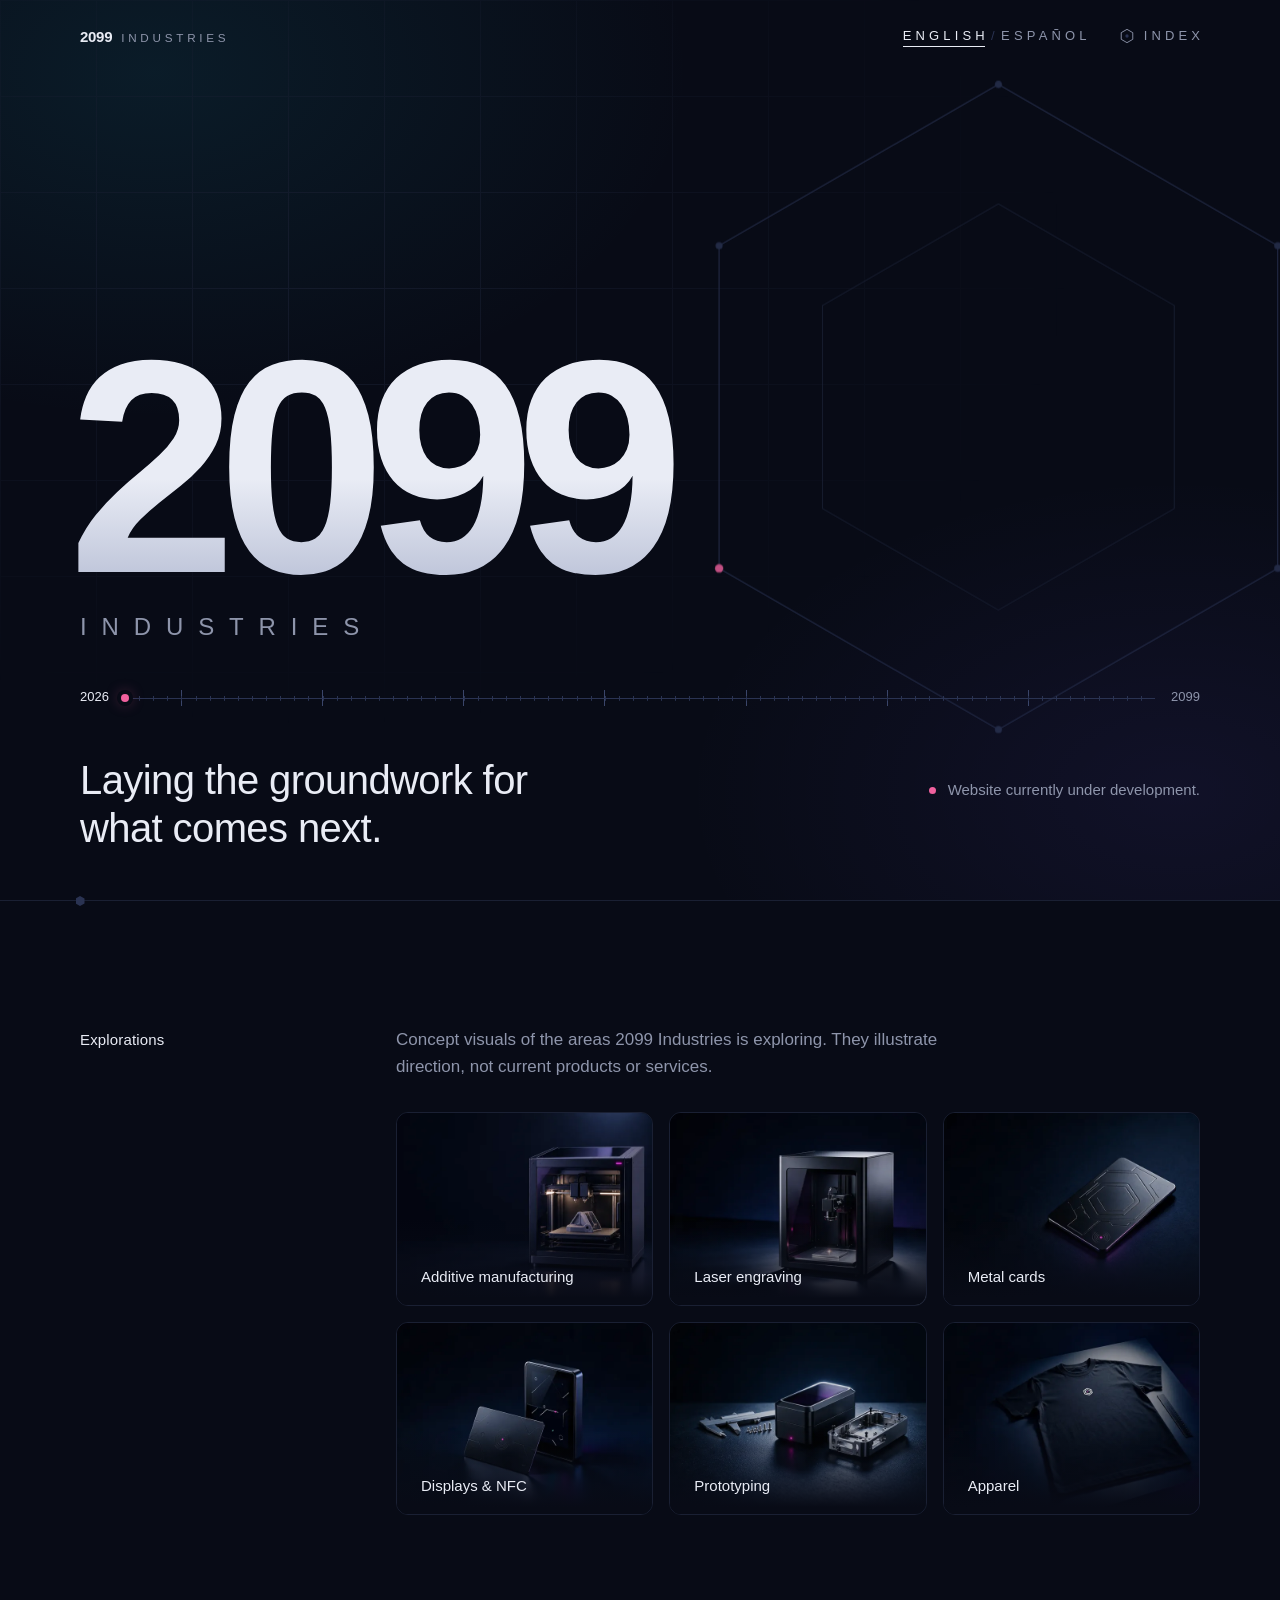
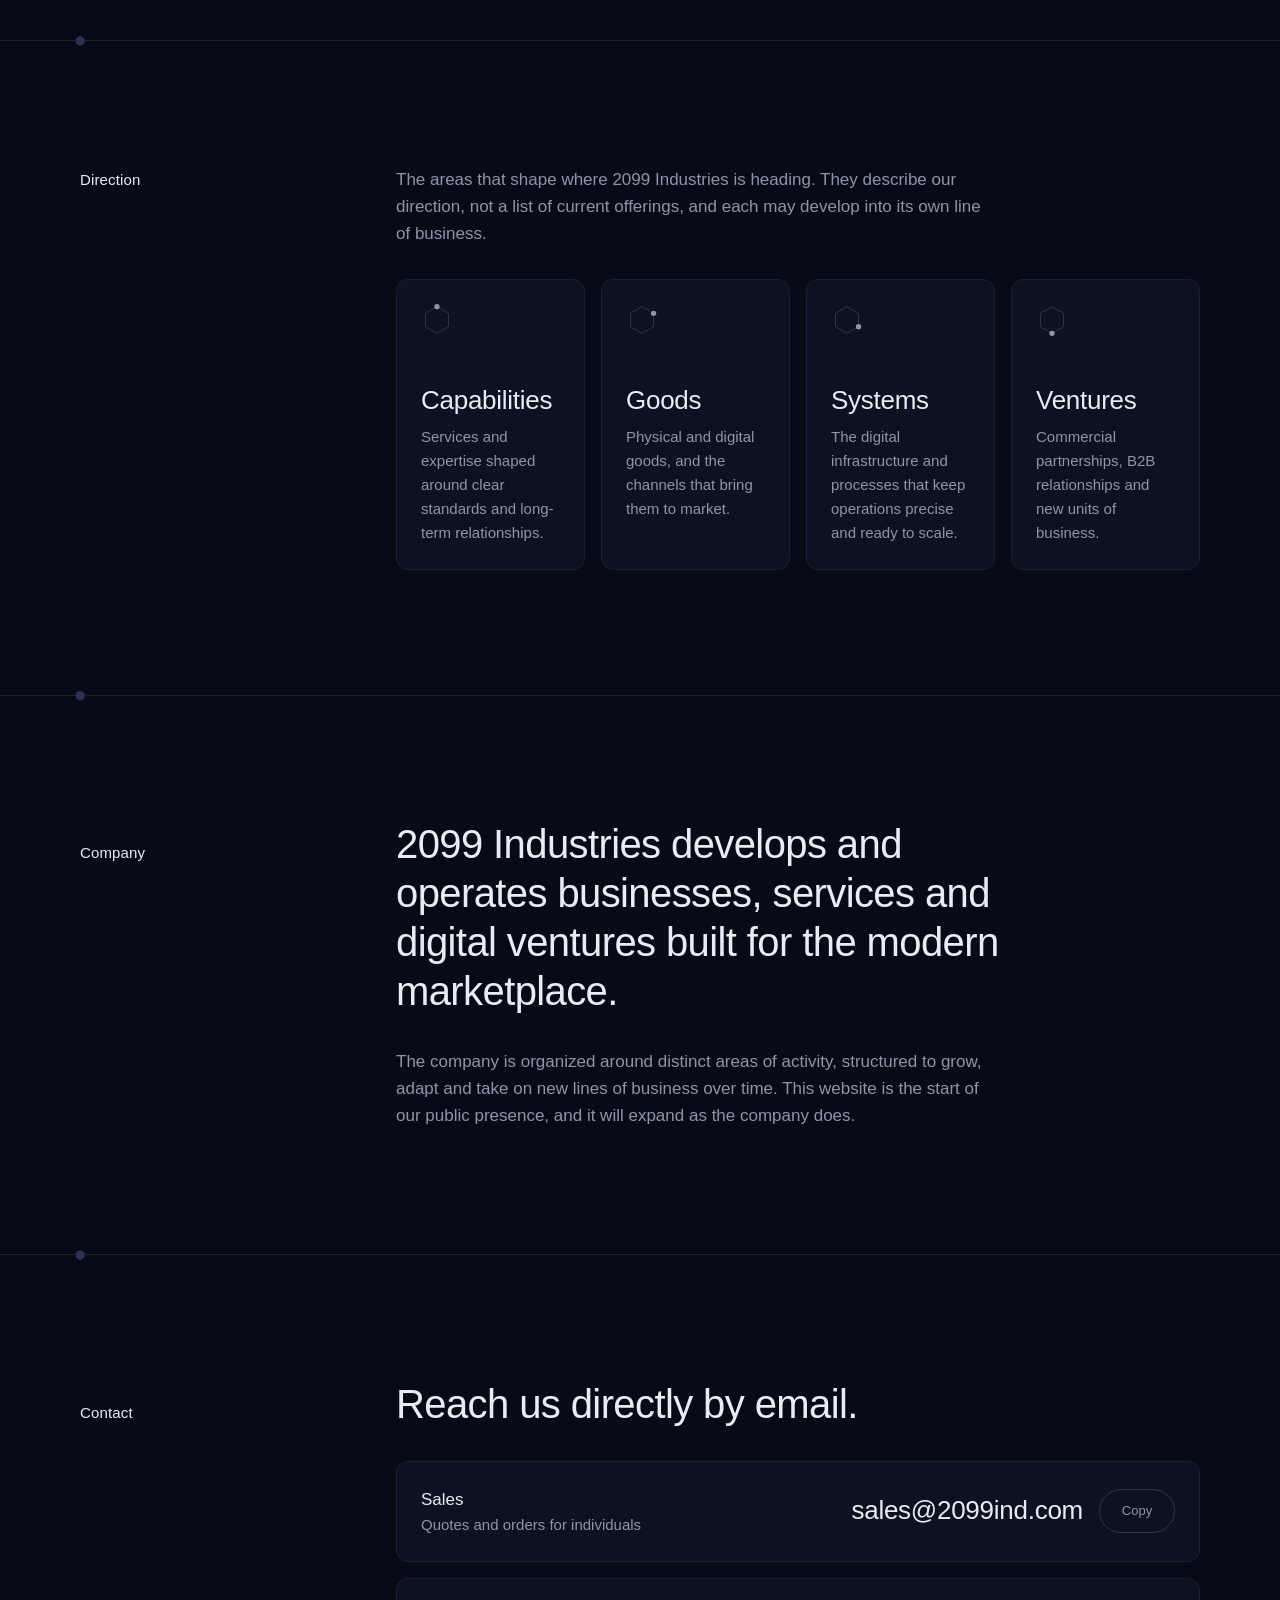
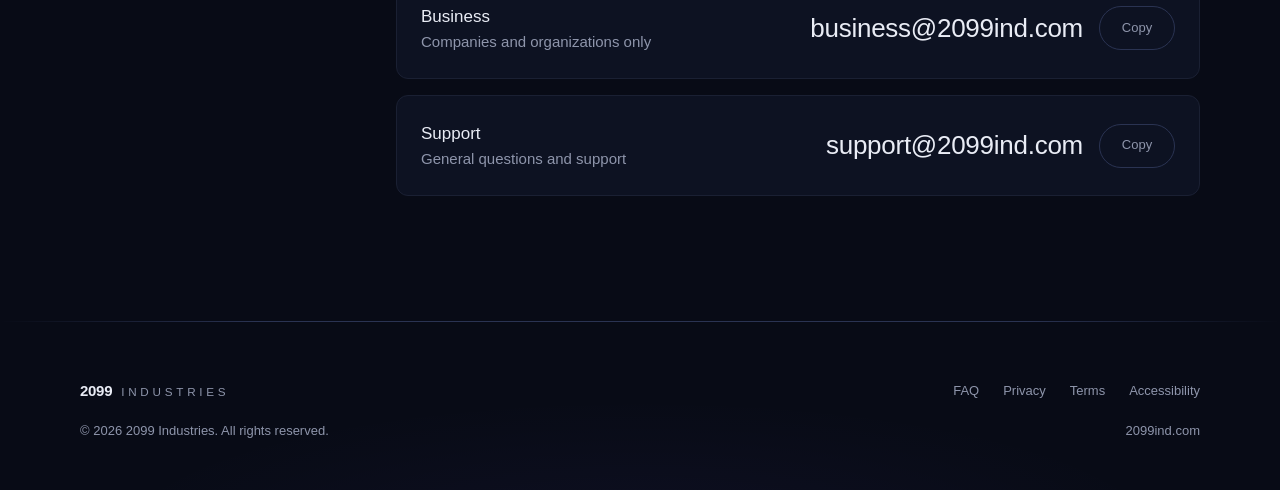
==== commit ba4e96da: "Add files via upload" ====
--- a/index.html
+++ b/index.html
@@ -4,8 +4,8 @@
   <meta charset="utf-8">
   <meta name="viewport" content="width=device-width, initial-scale=1, viewport-fit=cover">
 
-  <title>2099 Industries — Laying the groundwork for what comes next</title>
-  <meta name="description" content="2099 Industries develops and operates businesses, services and digital ventures for the modern marketplace. Our website is currently under development.">
+  <title data-i18n="home.title">2099 Industries — Laying the groundwork for what comes next</title>
+  <meta name="description" content="2099 Industries develops and operates businesses, services and digital ventures for the modern marketplace. Our website is currently under development." data-i18n-attr="content:home.desc">
   <link rel="canonical" href="https://2099ind.com/">
   <meta name="theme-color" content="#080b16">
   <meta name="color-scheme" content="dark">
@@ -28,6 +28,7 @@
 
   <!-- Flags JS as available before first paint, so reveal styles never flash. -->
   <script>document.documentElement.classList.add('js');</script>
+  <script src="i18n.js" defer></script>
   <script src="script.js" defer></script>
 
   <script type="application/ld+json">
@@ -39,25 +40,33 @@
     "email": "sales@2099ind.com",
     "contactPoint": [
       { "@type": "ContactPoint", "contactType": "sales", "email": "sales@2099ind.com" },
-      { "@type": "ContactPoint", "contactType": "business inquiries", "email": "business@2099ind.com" }
+      { "@type": "ContactPoint", "contactType": "business inquiries", "email": "business@2099ind.com" },
+      { "@type": "ContactPoint", "contactType": "customer support", "email": "support@2099ind.com" }
     ]
   }
   </script>
 </head>
 
 <body>
-  <a class="skip-link" href="#main">Skip to content</a>
+  <a class="skip-link" href="#main" data-i18n="ui.skip">Skip to content</a>
 
   <!-- ============ Header ============ -->
   <header class="site-header">
     <div class="container site-header__inner">
       <!-- Temporary typographic wordmark. Replace the inner text with the official logo when available. -->
-      <a class="wordmark" href="#top" aria-label="2099 Industries, back to top">
+      <a class="wordmark" href="#top" aria-label="2099 Industries, back to top" data-i18n-attr="aria-label:ui.wordmark-top">
         <span class="wordmark__year">2099</span>
         <span class="wordmark__name">Industries</span>
       </a>
 
-      <nav class="site-nav" aria-label="Primary">
+      <!-- Language switch: shown by i18n.js. Without JavaScript the site stays in English. -->
+      <div class="lang-switch lang-switch--header lang-switch--with-index" role="group" aria-label="Language" data-i18n-attr="aria-label:ui.language" hidden>
+          <button class="lang-switch__btn" type="button" data-lang="en" lang="en" aria-label="English" aria-pressed="true"><span class="lang-switch__long">English</span><span class="lang-switch__short">EN</span></button>
+          <span class="lang-switch__sep" aria-hidden="true">/</span>
+          <button class="lang-switch__btn" type="button" data-lang="es" lang="es" aria-label="Español" aria-pressed="false"><span class="lang-switch__long">Español</span><span class="lang-switch__short">ES</span></button>
+      </div>
+
+      <nav class="site-nav" aria-label="Primary" data-i18n-attr="aria-label:ui.primary">
         <!-- INDEX uses the native Popover API: Enter/Space opens, Esc or an outside click closes,
              and focus returns to this button. No JavaScript is needed for open/close. -->
         <button class="index-toggle" type="button" popovertarget="index-panel">
@@ -76,21 +85,21 @@
               <div class="index-item index-item--reserved">
                 <span class="index-item__num" aria-hidden="true">01</span>
                 <span class="index-item__name">Store</span>
-                <span class="index-item__status">In development</span>
+                <span class="index-item__status" data-i18n="ui.in-dev">In development</span>
               </div>
             </li>
             <li>
               <div class="index-item index-item--reserved">
                 <span class="index-item__num" aria-hidden="true">02</span>
                 <span class="index-item__name">Catalog</span>
-                <span class="index-item__status">In development</span>
+                <span class="index-item__status" data-i18n="ui.in-dev">In development</span>
               </div>
             </li>
             <li>
               <div class="index-item index-item--reserved">
                 <span class="index-item__num" aria-hidden="true">03</span>
                 <span class="index-item__name">Offers</span>
-                <span class="index-item__status">In development</span>
+                <span class="index-item__status" data-i18n="ui.in-dev">In development</span>
               </div>
             </li>
             <li>
@@ -105,7 +114,20 @@
                 <span class="index-item__name">Contact</span>
               </a>
             </li>
+            <li>
+              <a class="index-item" href="faq.html">
+                <span class="index-item__num" aria-hidden="true">06</span>
+                <span class="index-item__name">FAQ</span>
+              </a>
+            </li>
           </ol>
+
+          <!-- Narrow phones only: the header has no room for the switch, so it lives here. -->
+          <div class="lang-switch lang-switch--panel" role="group" aria-label="Language" data-i18n-attr="aria-label:ui.language" hidden>
+          <button class="lang-switch__btn" type="button" data-lang="en" lang="en" aria-label="English" aria-pressed="true"><span class="lang-switch__long">English</span><span class="lang-switch__short">EN</span></button>
+          <span class="lang-switch__sep" aria-hidden="true">/</span>
+          <button class="lang-switch__btn" type="button" data-lang="es" lang="es" aria-label="Español" aria-pressed="false"><span class="lang-switch__long">Español</span><span class="lang-switch__short">ES</span></button>
+          </div>
         </div>
       </nav>
     </div>
@@ -147,11 +169,11 @@
         </div>
 
         <div class="hero__footer">
-          <p class="hero__lead intro" style="--delay: 480ms">Laying the groundwork for what comes next.</p>
+          <p class="hero__lead intro" style="--delay: 480ms" data-i18n="home.lead">Laying the groundwork for what comes next.</p>
 
           <p class="status intro" style="--delay: 620ms">
             <span class="status__dot" aria-hidden="true"></span>
-            Website currently under development.
+            <span data-i18n="home.status">Website currently under development.</span>
           </p>
         </div>
 
@@ -166,7 +188,7 @@
         <h2 class="section__title" id="explorations-title">Explorations</h2>
 
         <div class="section__body">
-          <p class="prose">
+          <p class="prose" data-i18n="home.expl">
             Concept visuals of the areas 2099 Industries is exploring. They illustrate direction, not current products or services.
           </p>
 
@@ -177,7 +199,7 @@
                      srcset="2099_p3d_a_desktop-printer_4x3_640.webp 640w, 2099_p3d_a_desktop-printer_4x3_960.webp 960w"
                      sizes="(min-width: 64rem) 300px, (min-width: 40rem) 45vw, 78vw"
                      width="960" height="720" loading="lazy" decoding="async"
-                     alt="Concept visual: an enclosed desktop 3D printer producing a geometric part.">
+                     alt="Concept visual: an enclosed desktop 3D printer producing a geometric part." data-i18n-attr="alt:alt.p3d">
                 <figcaption>Additive manufacturing</figcaption>
               </figure>
             </li>
@@ -187,7 +209,7 @@
                      srcset="2099_lsr_a_fiber-laser_4x3_640.webp 640w, 2099_lsr_a_fiber-laser_4x3_960.webp 960w"
                      sizes="(min-width: 64rem) 300px, (min-width: 40rem) 45vw, 78vw"
                      width="960" height="720" loading="lazy" decoding="async"
-                     alt="Concept visual: a fiber laser marking a steel plate inside an enclosed machine.">
+                     alt="Concept visual: a fiber laser marking a steel plate inside an enclosed machine." data-i18n-attr="alt:alt.lsr">
                 <figcaption>Laser engraving</figcaption>
               </figure>
             </li>
@@ -197,7 +219,7 @@
                      srcset="2099_crd_a_metal-card_4x3_640.webp 640w, 2099_crd_a_metal-card_4x3_960.webp 960w"
                      sizes="(min-width: 64rem) 300px, (min-width: 40rem) 45vw, 78vw"
                      width="960" height="720" loading="lazy" decoding="async"
-                     alt="Concept visual: a black metal card with an engraved hexagonal pattern and an NFC mark.">
+                     alt="Concept visual: a black metal card with an engraved hexagonal pattern and an NFC mark." data-i18n-attr="alt:alt.crd">
                 <figcaption>Metal cards</figcaption>
               </figure>
             </li>
@@ -207,7 +229,7 @@
                      srcset="2099_dsp_a_card-display_4x3_640.webp 640w, 2099_dsp_a_card-display_4x3_960.webp 960w"
                      sizes="(min-width: 64rem) 300px, (min-width: 40rem) 45vw, 78vw"
                      width="960" height="720" loading="lazy" decoding="async"
-                     alt="Concept visual: a metal NFC card beside a small display showing geometric lines.">
+                     alt="Concept visual: a metal NFC card beside a small display showing geometric lines." data-i18n-attr="alt:alt.dsp">
                 <figcaption>Displays &amp; NFC</figcaption>
               </figure>
             </li>
@@ -217,7 +239,7 @@
                      srcset="2099_fut_a_prototype_4x3_640.webp 640w, 2099_fut_a_prototype_4x3_960.webp 960w"
                      sizes="(min-width: 64rem) 300px, (min-width: 40rem) 45vw, 78vw"
                      width="960" height="720" loading="lazy" decoding="async"
-                     alt="Concept visual: a machined device prototype beside its open aluminum enclosure, a caliper and screws.">
+                     alt="Concept visual: a machined device prototype beside its open aluminum enclosure, a caliper and screws." data-i18n-attr="alt:alt.fut">
                 <figcaption>Prototyping</figcaption>
               </figure>
             </li>
@@ -227,7 +249,7 @@
                      srcset="2099_txt_a_black-shirt_4x3_640.webp 640w, 2099_txt_a_black-shirt_4x3_960.webp 960w"
                      sizes="(min-width: 64rem) 300px, (min-width: 40rem) 45vw, 78vw"
                      width="960" height="720" loading="lazy" decoding="async"
-                     alt="Concept visual: a black t-shirt with a small hexagonal mark, laid flat beside a ruler.">
+                     alt="Concept visual: a black t-shirt with a small hexagonal mark, laid flat beside a ruler." data-i18n-attr="alt:alt.txt">
                 <figcaption>Apparel</figcaption>
               </figure>
             </li>
@@ -242,7 +264,7 @@
         <h2 class="section__title" id="direction-title">Direction</h2>
 
         <div class="section__body">
-          <p class="prose">
+          <p class="prose" data-i18n="home.dir">
             The areas that shape where 2099 Industries is heading. They describe our direction, not a list of current offerings, and each may develop into its own line of business.
           </p>
 
@@ -251,22 +273,22 @@
             <li class="area">
               <svg class="area__mark" viewBox="0 0 24 24" aria-hidden="true" focusable="false"><polygon points="12,2 20.66,7 20.66,17 12,22 3.34,17 3.34,7"/><circle cx="12" cy="2" r="2"/></svg>
               <h3 class="area__title">Capabilities</h3>
-              <p class="area__text">Services and expertise shaped around clear standards and long-term relationships.</p>
+              <p class="area__text" data-i18n="area.cap">Services and expertise shaped around clear standards and long-term relationships.</p>
             </li>
             <li class="area">
               <svg class="area__mark" viewBox="0 0 24 24" aria-hidden="true" focusable="false"><polygon points="12,2 20.66,7 20.66,17 12,22 3.34,17 3.34,7"/><circle cx="20.66" cy="7" r="2"/></svg>
               <h3 class="area__title">Goods</h3>
-              <p class="area__text">Physical and digital goods, and the channels that bring them to market.</p>
+              <p class="area__text" data-i18n="area.goods">Physical and digital goods, and the channels that bring them to market.</p>
             </li>
             <li class="area">
               <svg class="area__mark" viewBox="0 0 24 24" aria-hidden="true" focusable="false"><polygon points="12,2 20.66,7 20.66,17 12,22 3.34,17 3.34,7"/><circle cx="20.66" cy="17" r="2"/></svg>
               <h3 class="area__title">Systems</h3>
-              <p class="area__text">The digital infrastructure and processes that keep operations precise and ready to scale.</p>
+              <p class="area__text" data-i18n="area.sys">The digital infrastructure and processes that keep operations precise and ready to scale.</p>
             </li>
             <li class="area">
               <svg class="area__mark" viewBox="0 0 24 24" aria-hidden="true" focusable="false"><polygon points="12,2 20.66,7 20.66,17 12,22 3.34,17 3.34,7"/><circle cx="12" cy="22" r="2"/></svg>
               <h3 class="area__title">Ventures</h3>
-              <p class="area__text">Commercial partnerships, B2B relationships and new units of business.</p>
+              <p class="area__text" data-i18n="area.vent">Commercial partnerships, B2B relationships and new units of business.</p>
             </li>
           </ul>
         </div>
@@ -279,10 +301,10 @@
         <h2 class="section__title" id="company-title">Company</h2>
 
         <div class="section__body">
-          <p class="statement">
+          <p class="statement" data-i18n="home.co1">
             2099 Industries develops and operates businesses, services and digital ventures built for the modern marketplace.
           </p>
-          <p class="prose">
+          <p class="prose" data-i18n="home.co2">
             The company is organized around distinct areas of activity, structured to grow, adapt and take on new lines of business over time. This website is the start of our public presence, and it will expand as the company does.
           </p>
         </div>
@@ -295,7 +317,7 @@
         <h2 class="section__title" id="contact-title">Contact</h2>
 
         <div class="section__body">
-          <p class="statement">Reach us directly by email.</p>
+          <p class="statement" data-i18n="home.contact">Reach us directly by email.</p>
 
           <!--
             To add an address (e.g. support@ or orders@), copy one <li> block
@@ -305,21 +327,31 @@
             <li class="contact">
               <div class="contact__meta">
                 <h3 class="contact__label">Sales</h3>
-                <p class="contact__text">Commercial inquiries</p>
+                <p class="contact__text" data-i18n="ct.sales">Quotes and orders for individuals</p>
               </div>
               <div class="contact__actions">
                 <a class="contact__email" href="mailto:sales@2099ind.com">sales@2099ind.com</a>
-                <button class="copy-btn" type="button" data-copy="sales@2099ind.com" aria-label="Copy sales email address" hidden>Copy</button>
+                <button class="copy-btn" type="button" data-copy="sales@2099ind.com" aria-label="Copy sales email address" hidden data-i18n="ui.copy" data-i18n-attr="aria-label:ct.copy-sales">Copy</button>
               </div>
             </li>
             <li class="contact">
               <div class="contact__meta">
                 <h3 class="contact__label">Business</h3>
-                <p class="contact__text">Partnerships and corporate communications</p>
+                <p class="contact__text" data-i18n="ct.business">Companies and organizations only</p>
               </div>
               <div class="contact__actions">
                 <a class="contact__email" href="mailto:business@2099ind.com">business@2099ind.com</a>
-                <button class="copy-btn" type="button" data-copy="business@2099ind.com" aria-label="Copy business email address" hidden>Copy</button>
+                <button class="copy-btn" type="button" data-copy="business@2099ind.com" aria-label="Copy business email address" hidden data-i18n="ui.copy" data-i18n-attr="aria-label:ct.copy-business">Copy</button>
+              </div>
+            </li>
+            <li class="contact">
+              <div class="contact__meta">
+                <h3 class="contact__label">Support</h3>
+                <p class="contact__text" data-i18n="ct.support">General questions and support</p>
+              </div>
+              <div class="contact__actions">
+                <a class="contact__email" href="mailto:support@2099ind.com">support@2099ind.com</a>
+                <button class="copy-btn" type="button" data-copy="support@2099ind.com" aria-label="Copy support email address" hidden data-i18n="ui.copy" data-i18n-attr="aria-label:ct.copy-support">Copy</button>
               </div>
             </li>
           </ul>
@@ -333,7 +365,7 @@
     <!-- Back to top: shown by script.js only after the hero has left the screen.
          Sticky inside <main>, so it never overlaps the footer. -->
     <div class="to-top-rail">
-      <a class="to-top" href="#top" aria-label="Back to top" data-to-top hidden><span aria-hidden="true">↑</span> Top</a>
+      <a class="to-top" href="#top" aria-label="Back to top" data-to-top hidden data-i18n-attr="aria-label:ui.back-top"><span aria-hidden="true">↑</span> Top</a>
     </div>
 
   </main>
@@ -345,15 +377,15 @@
         <span class="wordmark__year">2099</span>
         <span class="wordmark__name">Industries</span>
       </p>
-      <nav aria-label="Information">
+      <nav aria-label="Information" data-i18n-attr="aria-label:ui.footer-nav">
         <ul class="site-footer__links" role="list">
           <li><a href="faq.html">FAQ</a></li>
-          <li><a href="privacy.html">Privacy</a></li>
-          <li><a href="terms.html">Terms</a></li>
-          <li><a href="accessibility.html">Accessibility</a></li>
+          <li><a href="privacy.html" data-i18n="foot.privacy">Privacy</a></li>
+          <li><a href="terms.html" data-i18n="foot.terms">Terms</a></li>
+          <li><a href="accessibility.html" data-i18n="foot.access">Accessibility</a></li>
         </ul>
       </nav>
-      <p class="site-footer__legal">© 2026 2099 Industries. All rights reserved.</p>
+      <p class="site-footer__legal" data-i18n="foot.legal">© 2026 2099 Industries. All rights reserved.</p>
       <p class="site-footer__domain">2099ind.com</p>
     </div>
   </footer>
--- a/styles.css
+++ b/styles.css
@@ -290,6 +290,7 @@
 .index-item__status {
   font-size: var(--text-xs);
   color: var(--color-muted);
+  white-space: nowrap;             /* "En desarrollo" stays on one line */
 }
 
 /* Reserved entries (not yet live): present, but clearly inactive */
@@ -517,7 +518,7 @@
   transform-origin: left center;
 }
 
-/* One-time light sweep along the ruler (violet → blue), then gone. */
+/* Light sweep along the ruler (violet → blue), repeated every 15 seconds. */
 .horizon__track::after {
   content: "";
   position: absolute;
@@ -1028,11 +1029,13 @@
   from { stroke-dashoffset: var(--len); }
   to   { stroke-dashoffset: 0; }
 }
+/* One 1.6s pass, then rest: the cycle repeats every 15s (pass ≈ 10.7% of it) */
 @keyframes sweep {
-  0%   { left: 0;   opacity: 0; }
-  15%  { opacity: 1; }
-  85%  { opacity: 1; }
-  100% { left: 78%; opacity: 0; }
+  0%     { left: 0;   opacity: 0; animation-timing-function: cubic-bezier(0.45, 0, 0.25, 1); }
+  1.6%   { opacity: 1; }
+  9%     { opacity: 1; }
+  10.7%  { left: 78%; opacity: 0; }
+  100%   { left: 78%; opacity: 0; }
 }
 @keyframes settle {
   from { box-shadow: 0 0 0 4px var(--color-bg), 0 0 26px 8px var(--color-accent-soft); }
@@ -1077,7 +1080,7 @@
   animation-delay: 650ms;
 }
 .horizon__track::after {
-  animation: sweep 1600ms cubic-bezier(0.45, 0, 0.25, 1) 1700ms both;
+  animation: sweep 15s linear 1700ms infinite both;
 }
 .horizon__marker {
   animation:
@@ -1260,3 +1263,99 @@
   background: linear-gradient(to right, var(--color-accent), var(--color-violet)) left 100% / 100% 1px no-repeat;
 }
 .faq__item[open] .faq__answer { animation: rise 500ms var(--ease) both; }
+
+/* 12. Language switch (English / Español) ---------------------------------
+   Shown by i18n.js. Same type system as INDEX: small caps, wide tracking.
+   ≥ 48rem "English / Español" · 27–48rem "EN / ES" · < 27rem one button with
+   the other language · < 22.5rem (home only) it moves into the INDEX panel. */
+.lang-switch {
+  display: flex;
+  align-items: center;
+  margin-left: auto;               /* sits right, next to INDEX or Home */
+  color: var(--color-muted);
+  font-size: var(--text-xs);
+  font-weight: 500;
+  letter-spacing: 0.32em;
+  text-transform: uppercase;
+}
+.lang-switch[hidden] { display: none; }
+
+.lang-switch__btn {
+  position: relative;
+  display: inline-flex;
+  align-items: center;
+  justify-content: center;
+  min-width: var(--tap);
+  min-height: var(--tap);
+  padding: 0 0.25rem;
+  border: 0;
+  background: none;
+  color: inherit;
+  font: inherit;
+  letter-spacing: inherit;
+  text-transform: inherit;
+  cursor: pointer;
+  transition: color 300ms ease;
+}
+.lang-switch__btn > span { margin-right: -0.32em; } /* cancels trailing tracking */
+
+/* Hairline under the active language, same as the INDEX hover line */
+.lang-switch__btn::after {
+  content: "";
+  position: absolute;
+  left: 0.25rem;
+  right: 0.25rem;
+  bottom: 0.7rem;
+  height: 1px;
+  background: var(--color-text);
+  transform: scaleX(0);
+  transform-origin: left;
+  transition: transform 500ms var(--ease);
+}
+.lang-switch__btn[aria-pressed="true"] { color: var(--color-text); cursor: default; }
+.lang-switch__btn[aria-pressed="true"]::after { transform: scaleX(1); }
+.lang-switch__btn:focus-visible { color: var(--color-text); }
+@media (hover: hover) {
+  .lang-switch__btn:hover { color: var(--color-text); }
+}
+
+.lang-switch__sep { padding: 0 0.15rem; letter-spacing: 0; color: var(--color-line-strong); }
+
+.lang-switch__short { display: none; }
+@media (max-width: 47.99rem) {
+  .lang-switch__long { display: none; }
+  .lang-switch__short { display: inline; }
+}
+
+/* Small phones: one button that offers the other language */
+@media (max-width: 26.99rem) {
+  .site-header__inner { gap: var(--space-2); }
+  .lang-switch--header .lang-switch__btn[aria-pressed="true"],
+  .lang-switch--header .lang-switch__sep { display: none; }
+}
+
+/* Narrowest phones, home page: the header keeps only the wordmark and INDEX,
+   and the switch appears as the last row of the INDEX panel. */
+.lang-switch--panel {
+  margin-left: 0;
+  padding-top: var(--space-1);
+  border-top: 1px solid var(--color-line);
+}
+@media (min-width: 22.5rem) {
+  .lang-switch--panel { display: none; }
+}
+@media (max-width: 22.49rem) {
+  .lang-switch--with-index { display: none; }
+  .lang-switch--panel .lang-switch__long { display: inline; }
+  .lang-switch--panel .lang-switch__short { display: none; }
+  .page-back__label { display: none; }  /* secondary pages: "←" alone, named "Home" */
+}
+
+/* Secondary pages: legal text stays in English; this note explains it in Spanish */
+.page__notice {
+  padding: var(--space-2) var(--space-3);
+  border: 1px solid var(--color-line-strong);
+  border-radius: var(--radius-card);
+  font-size: var(--text-sm);
+  color: var(--color-text);
+}
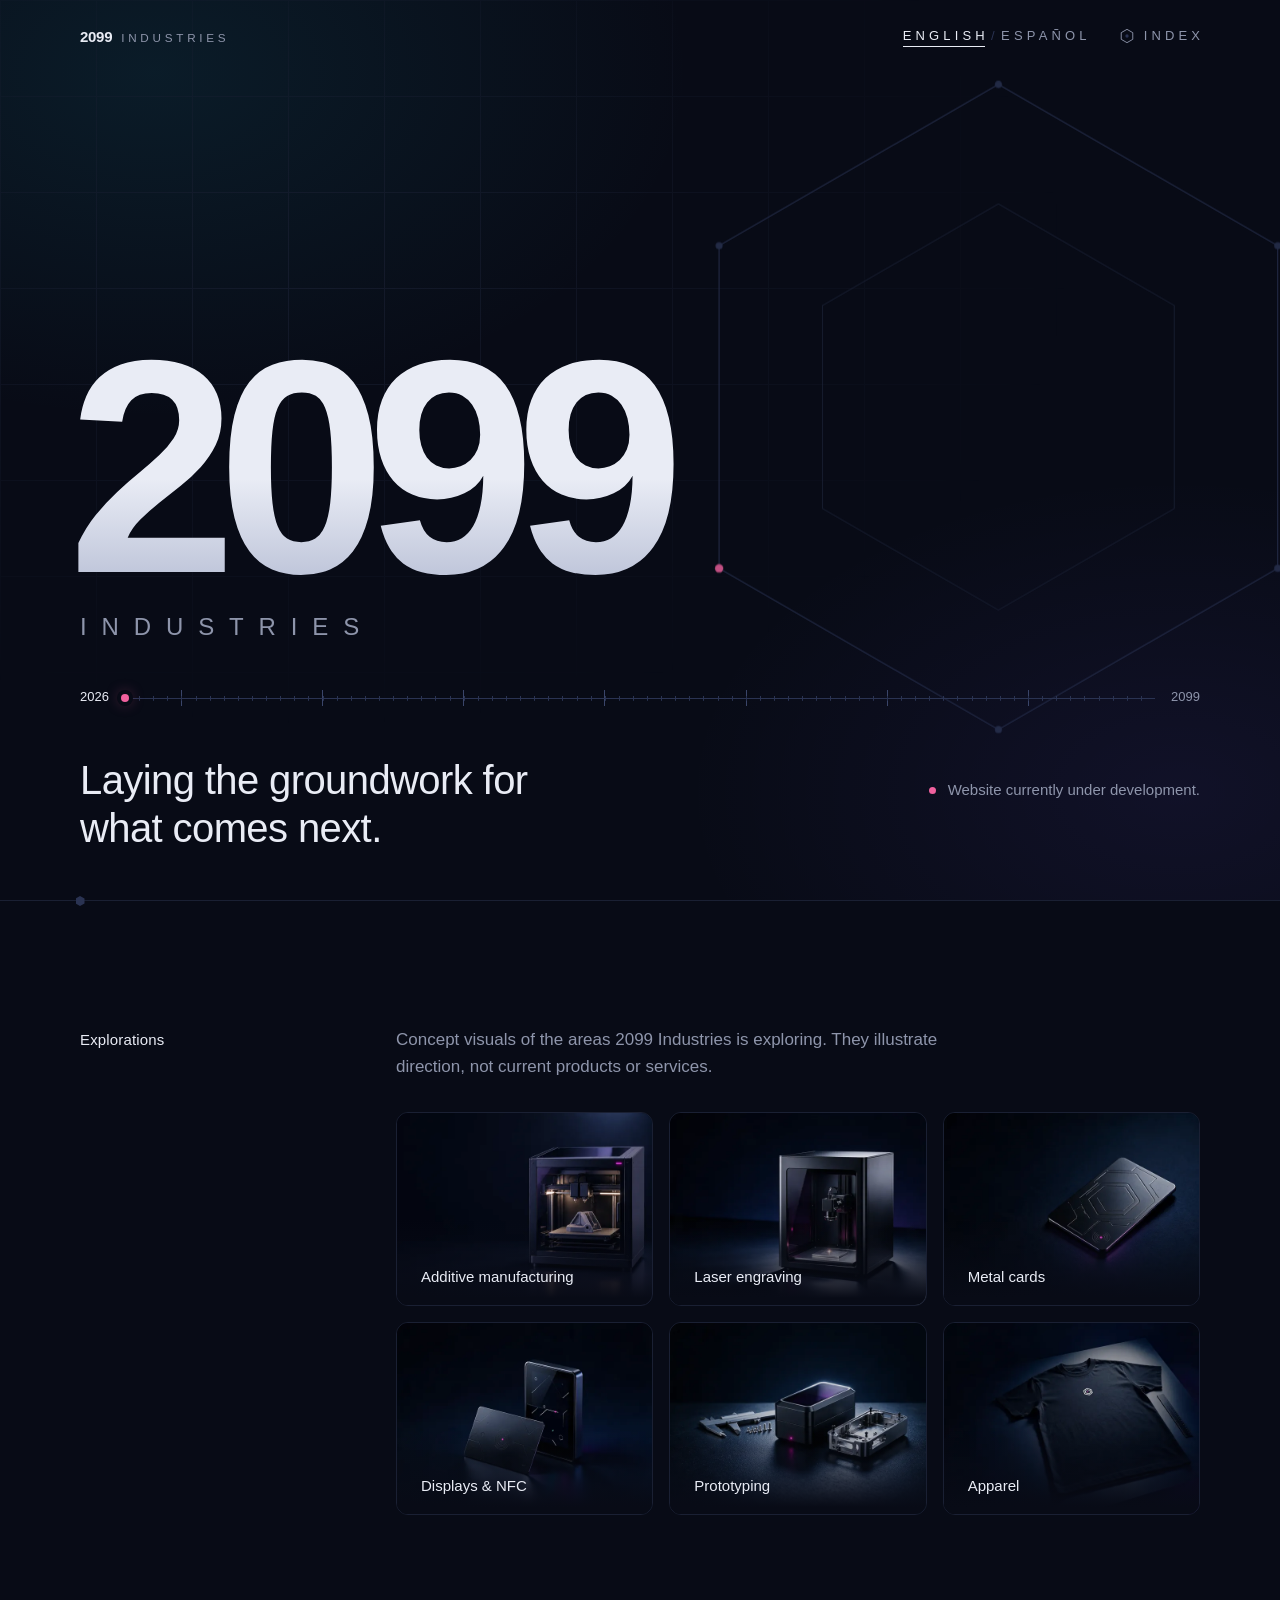
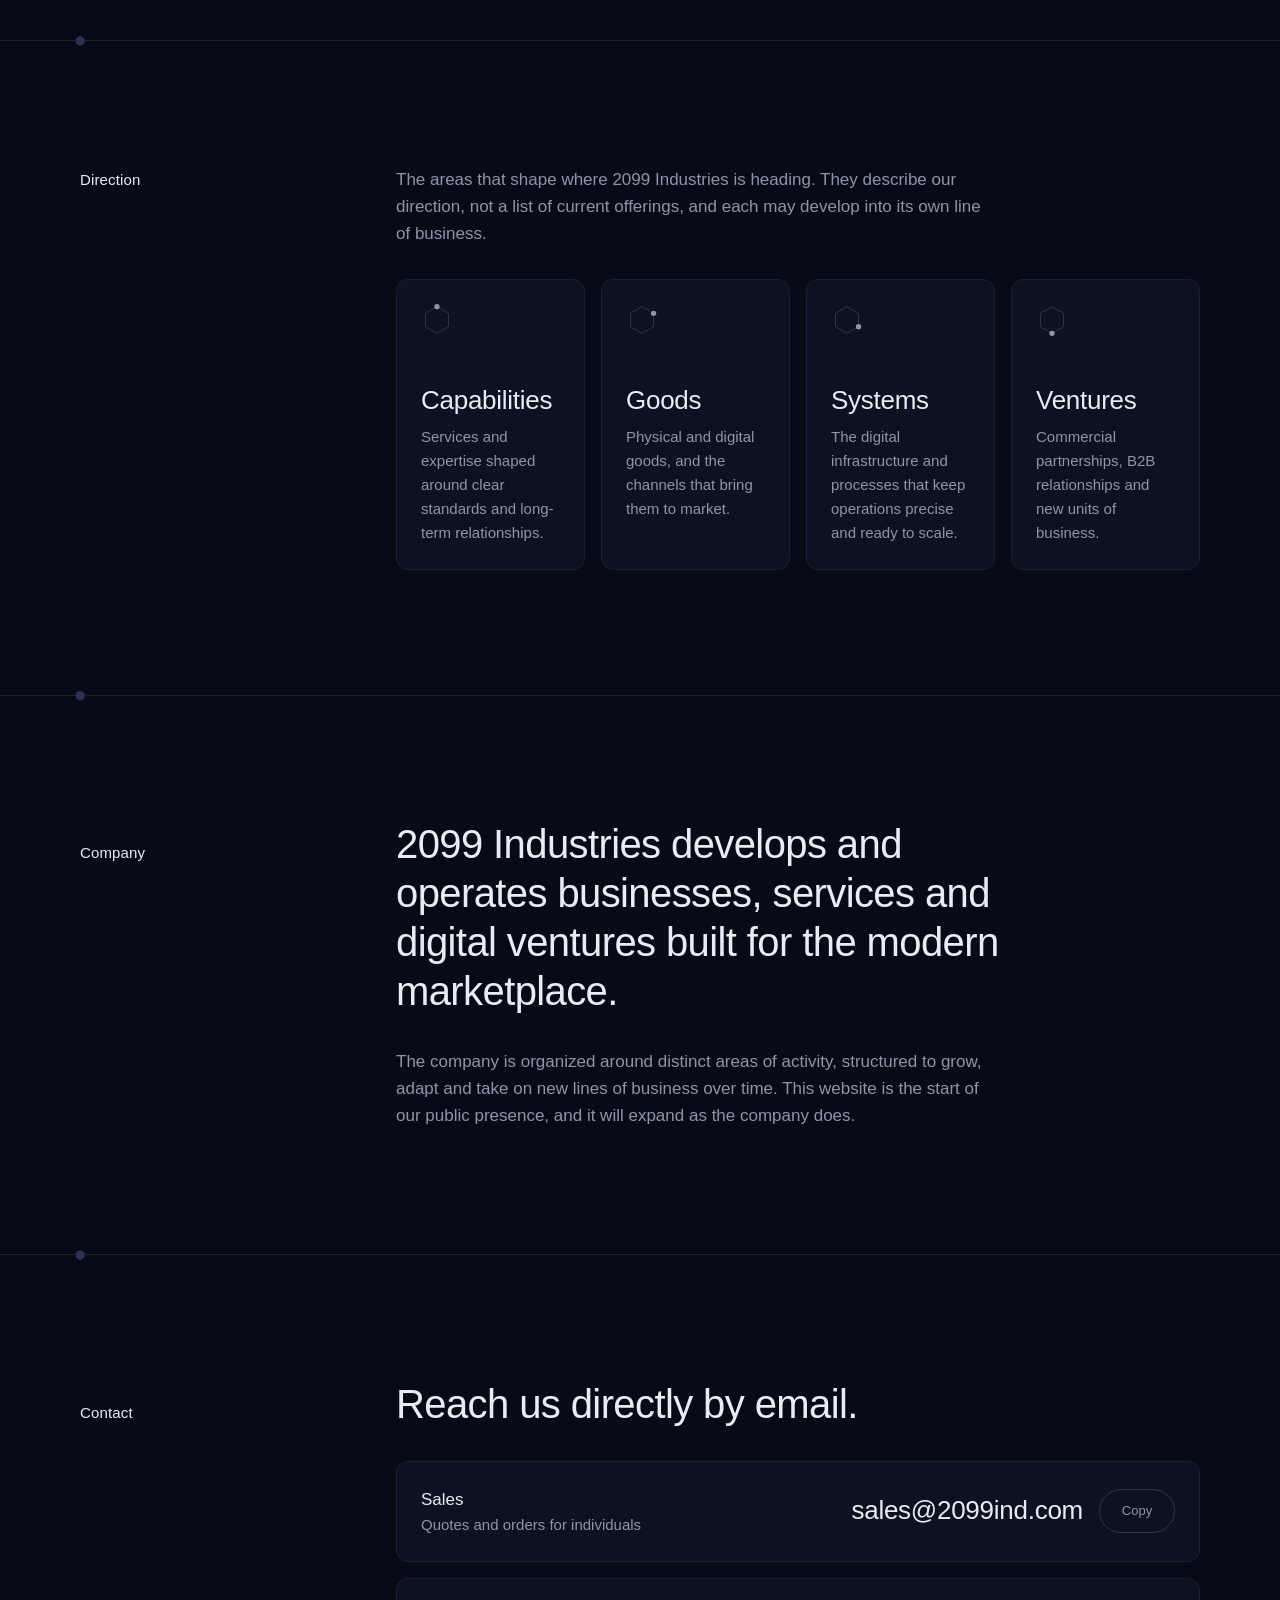
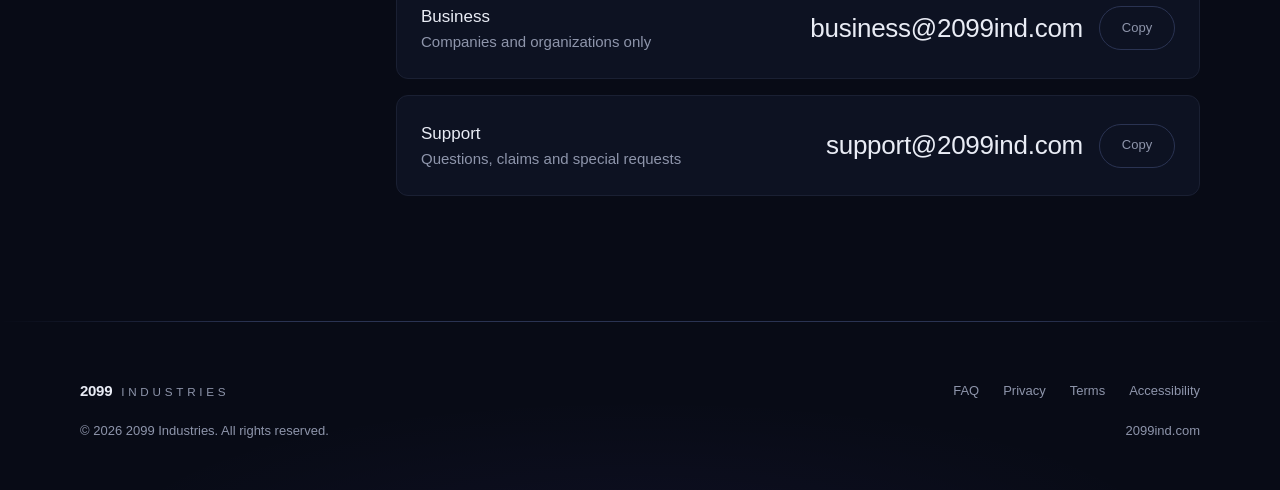
==== commit 761a3feb: "Add files via upload" ====
--- a/index.html
+++ b/index.html
@@ -347,7 +347,7 @@
             <li class="contact">
               <div class="contact__meta">
                 <h3 class="contact__label">Support</h3>
-                <p class="contact__text" data-i18n="ct.support">General questions and support</p>
+                <p class="contact__text" data-i18n="ct.support">Questions, claims and special requests</p>
               </div>
               <div class="contact__actions">
                 <a class="contact__email" href="mailto:support@2099ind.com">support@2099ind.com</a>
--- a/styles.css
+++ b/styles.css
@@ -875,6 +875,9 @@
   color: var(--color-muted);
 }
 
+/* The description wraps inside its column before the email drops to a new line */
+.contact__meta { flex: 1 1 14rem; min-width: 0; }
+
 .contact__actions {
   display: flex;
   align-items: center;
